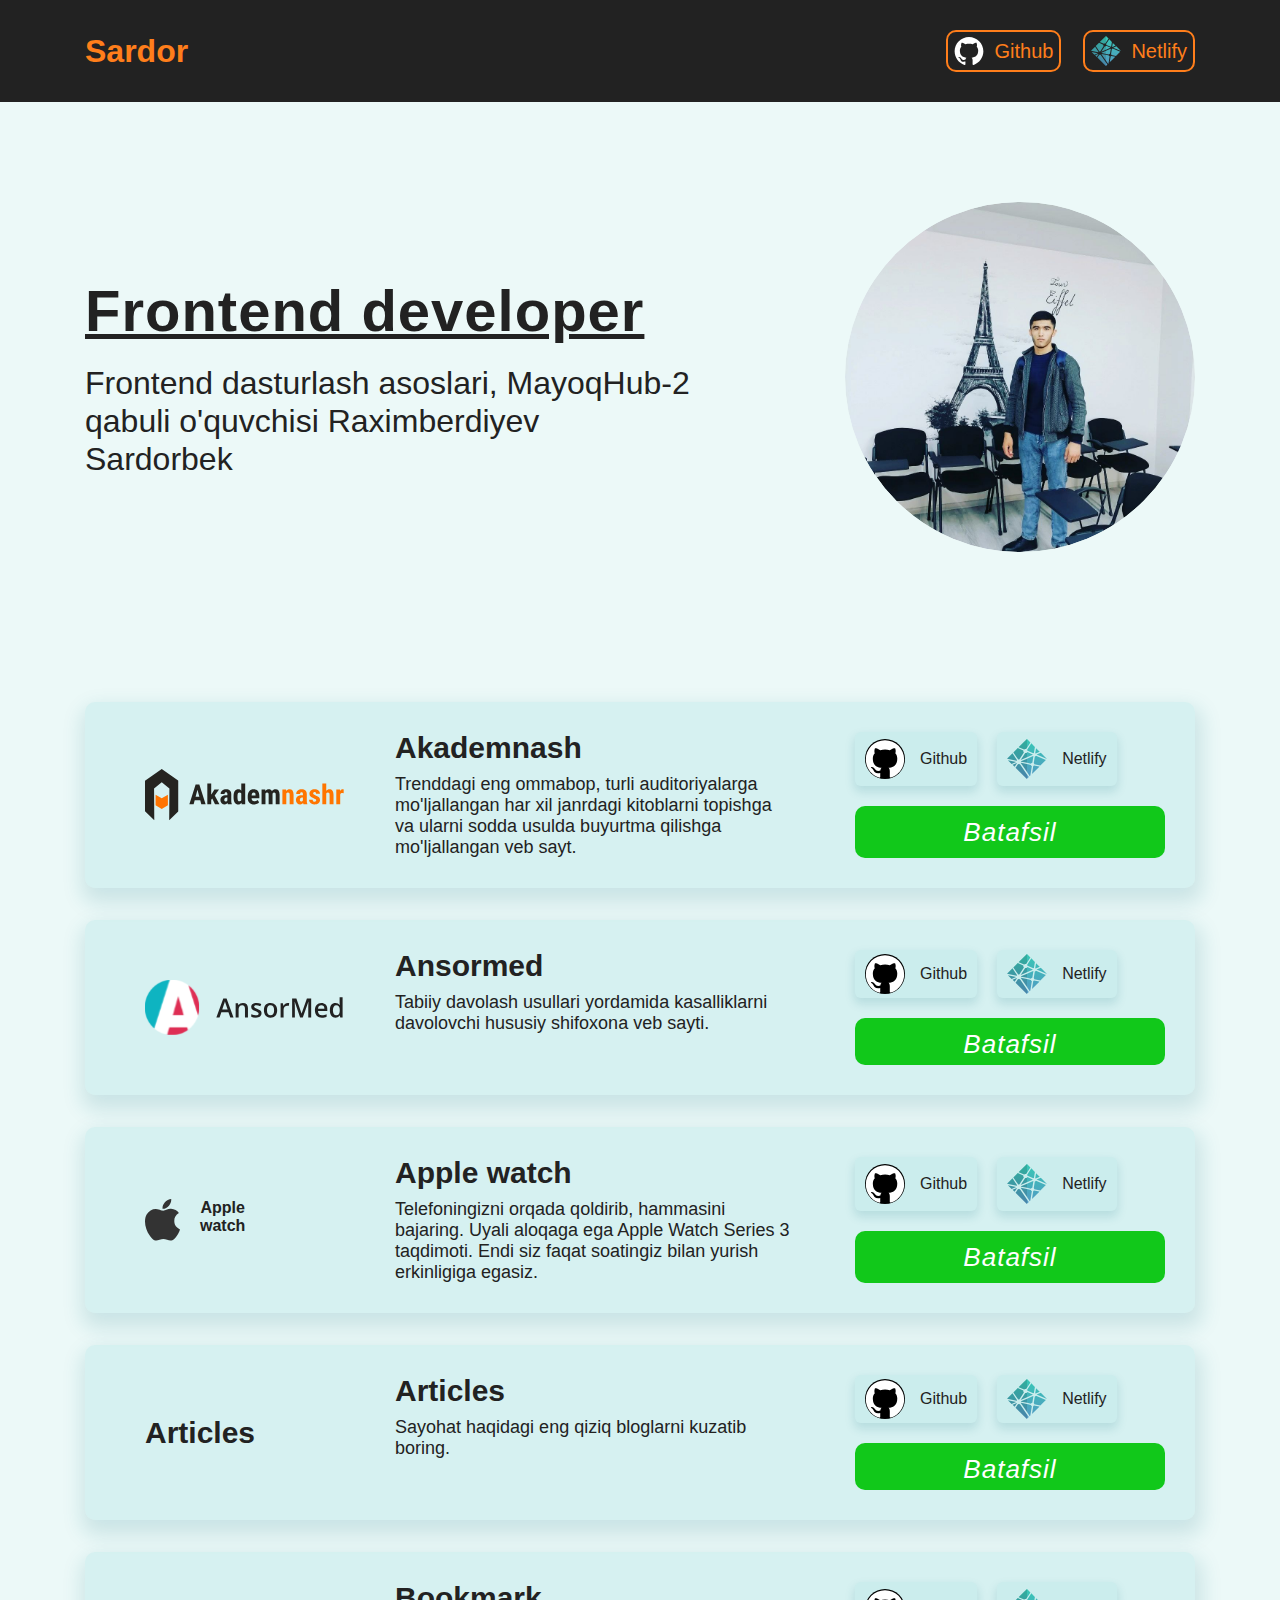
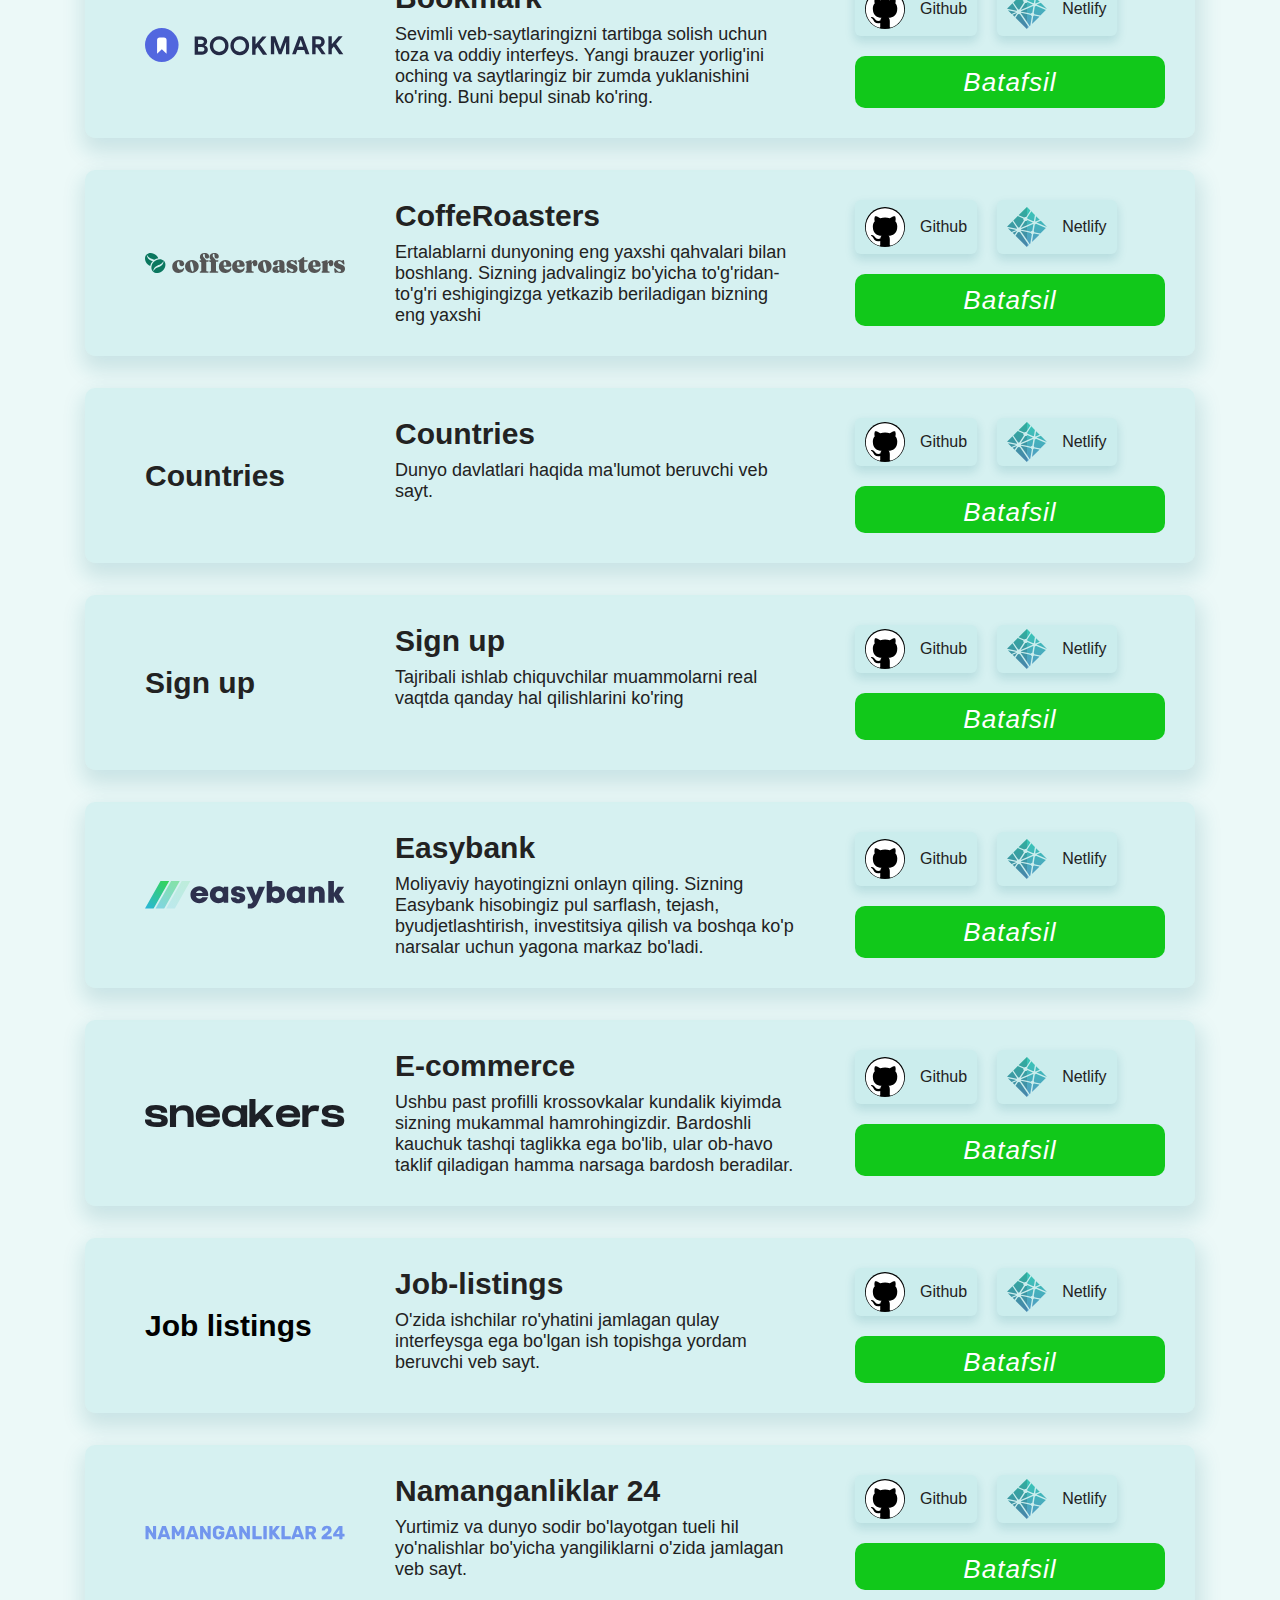
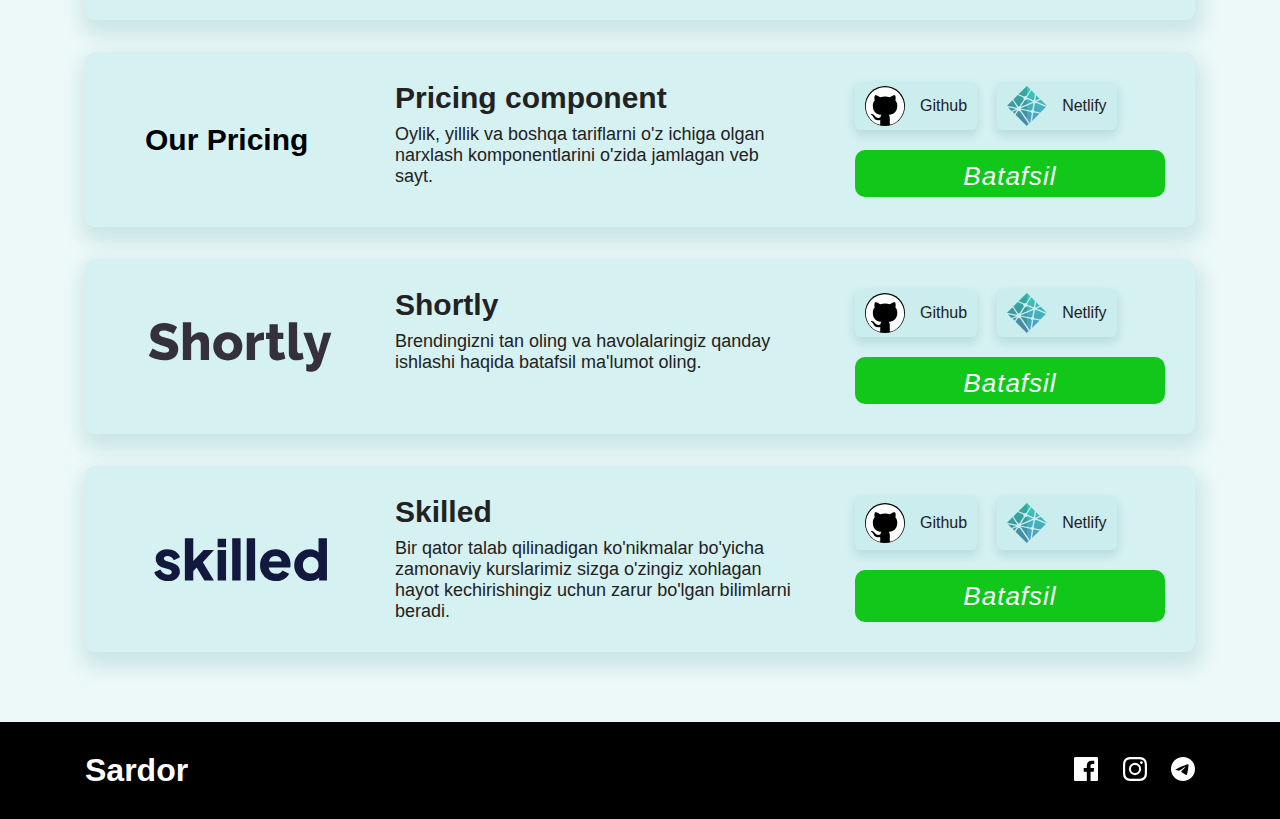
==== index.html @ 78690144 "New site" ====
<!DOCTYPE html>
<html lang="uz">
  <head>
    <meta charset="UTF-8" />
    <meta http-equiv="X-UA-Compatible" content="IE=edge" />
    <meta name="viewport" content="width=device-width, initial-scale=1.0" />
    <title>Portfolio</title>

    <link rel="stylesheet" href="css/style.css" />
  </head>
  <body>
    <header class="site-header">
      <div class="site-header__container container">
        <a class="site-header__logo-link logo-link" href="#">
          <h1 class="logotep">Sardor</h1>
        </a>
        <nav class="sitenav">
          <ul class="sitenav__list">
            <li class="sitenav__item">
              <a class="sitenav__link" href="https://github.com/Sardorbek-Raximberdiyev" target="_blank">
                <img class="sitenav__icon-img" src="images/github.svg" alt="icon" width="40" height="40"/>
                Github
              </a>
            </li>
            <li class="sitenav__item">
              <a class="sitenav__link" href="https://app.netlify.com/teams/sardorbek-raximberdiyev/overview" target="_blank" >
                <img class="sitenav__icon-img" src="images/netlify.svg" alt="icon" width="40" height="40" />
                Netlify
              </a>
            </li>
          </ul>
        </nav>
      </div>
    </header>

    <main class="main-content">
      <div class="main-content__hero-block">
        <div class="main-content__hero hero container">
          <div class="hero__box">
            <h3 class="hero__title">Frontend developer</h3>
            <p class="hero__text">Frontend dasturlash asoslari, MayoqHub-2 qabuli o'quvchisi Raximberdiyev Sardorbek
            </p>
          </div>
          <div class="hero__img-wrap">
            <div class="hero__img-block">
              <img class="hero__img" src="images/photo_2022-06-15_16-53-29.jpg" alt="her img" width="350" height="350">
              <img class="hero__img hero__img-two" src="images/photo_2022-06-14_12-52-56.jpg" alt="hero image" width="350" height="350"/>
            </div>
          </div>
        </div>
      </div>
      <div class="main-content__feature ">
        <div class="main-content__container container">
          <ul class="feature__list">
            <li class="feature__item item">
              <div class="item__img-block">
                <img
                  class="item-icon-img"
                  src="images/logo.svg"
                  alt="logotip"
                  width="200"
                  height="60"
                />
              </div>
              <div class="item__content">
                <h2 class="item__title">Akademnash</h2>
                <p class="item__text">
                  Trenddagi eng ommabop, turli auditoriyalarga mo'ljallangan har
                  xil janrdagi kitoblarni topishga va ularni sodda usulda
                  buyurtma qilishga mo'ljallangan veb sayt.
                </p>
              </div>
              <div class="item__btn-block">
                <a
                  class="item__link"
                  href="https://github.com/Sardorbek-Raximberdiyev/akademnashr-new"
                  target="_blank"
                >
                  <img
                    class="item__icon-img item__icon-img-brs"
                    src="images/github.svg"
                    alt="icon"
                    width="40"
                    height="40"
                  />
                  Github
                </a>
                <a
                  class="item__link"
                  href="https://srb-akademnashr.netlify.app/"
                  target="_blank"
                >
                  <img
                    class="item__icon-img"
                    src="images/netlify.svg"
                    alt="icon"
                    width="40"
                    height="40"
                  />
                  Netlify
                </a>
                <a class="item__more-link" href="#">Batafsil</a>
              </div>
            </li>

            <!-- ANSORMED -->
            <li class="feature__item item">
              <div class="item__img-block">
                <img
                  class="item-icon-img"
                  src="images/Ansormed-logo.svg"
                  alt="logotip"
                  width="200"
                  height="60"
                />
              </div>
              <div class="item__content">
                <h2 class="item__title">Ansormed</h2>
                <p class="item__text">
                  Tabiiy davolash usullari yordamida kasalliklarni davolovchi
                  hususiy shifoxona veb sayti.
                </p>
              </div>
              <div class="item__btn-block">
                <a
                  class="item__link"
                  href="https://github.com/Sardorbek-Raximberdiyev/akademnashr-new"
                  target="_blank"
                >
                  <img
                    class="item__icon-img item__icon-img-brs"
                    src="images/github.svg"
                    alt="icon"
                    width="40"
                    height="40"
                  />
                  Github
                </a>
                <a
                  class="item__link"
                  href="https://srb-ansormed.netlify.app/"
                  target="_blank"
                >
                  <img
                    class="item__icon-img"
                    src="images/netlify.svg"
                    alt="icon"
                    width="40"
                    height="40"
                  />
                  Netlify
                </a>
                <a class="item__more-link" href="#">Batafsil</a>
              </div>
            </li>
            <li class="feature__item item">
              <div class="item__img-block">
                <div class="item__box">
                  <img
                    class="item-icon-img"
                    src="images/Apple-watch.svg"
                    alt="logotip"
                    width="35"
                    height="42"
                  />
                  <p>
                    Apple <br />
                    watch
                  </p>
                </div>
              </div>
              <div class="item__content">
                <h2 class="item__title">Apple watch</h2>
                <p class="item__text">
                  Telefoningizni orqada qoldirib, hammasini bajaring. Uyali
                  aloqaga ega Apple Watch Series 3 taqdimoti. Endi siz faqat
                  soatingiz bilan yurish erkinligiga egasiz.
                </p>
              </div>
              <div class="item__btn-block">
                <a
                  class="item__link"
                  href="https://github.com/Sardorbek-Raximberdiyev/srb-apple-watch"
                  target="_blank"
                >
                  <img
                    class="item__icon-img item__icon-img-brs"
                    src="images/github.svg"
                    alt="icon"
                    width="40"
                    height="40"
                  />
                  Github
                </a>
                <a
                  class="item__link"
                  href="https://srb-apple-watch.netlify.app/"
                  target="_blank"
                >
                  <img
                    class="item__icon-img"
                    src="images/netlify.svg"
                    alt="icon"
                    width="40"
                    height="40"
                  />
                  Netlify
                </a>
                <a class="item__more-link" href="#">Batafsil</a>
              </div>
            </li>
            <li class="feature__item item">
              <div class="item__img-block">
                <h2 class="art-title">Articles</h2>
              </div>
              <div class="item__content">
                <h2 class="item__title">Articles</h2>
                <p class="item__text">
                  Sayohat haqidagi eng qiziq bloglarni kuzatib boring.
                </p>
              </div>
              <div class="item__btn-block">
                <a
                  class="item__link"
                  href="https://github.com/Sardorbek-Raximberdiyev/srb-Articles"
                  target="_blank"
                >
                  <img
                    class="item__icon-img item__icon-img-brs"
                    src="images/github.svg"
                    alt="icon"
                    width="40"
                    height="40"
                  />
                  Github
                </a>
                <a
                  class="item__link"
                  href="https://sr-article.netlify.app/"
                  target="_blank"
                >
                  <img
                    class="item__icon-img"
                    src="images/netlify.svg"
                    alt="icon"
                    width="40"
                    height="40"
                  />
                  Netlify
                </a>
                <a class="item__more-link" href="#">Batafsil</a>
              </div>
            </li>

            <!-- BOOKMARK -->
            <li class="feature__item item">
              <div class="item__img-block">
                <img class="item-icon-img" src="images/Bookmark-logo.svg" alt="logotip" width="200" height="60">
              </div>
              <div class="item__content">
                <h2 class="item__title">Bookmark</h2>
                <p class="item__text">
                  Sevimli veb-saytlaringizni tartibga solish uchun toza va oddiy
                  interfeys. Yangi brauzer yorlig'ini oching va saytlaringiz bir
                  zumda yuklanishini ko'ring. Buni bepul sinab ko'ring.
                </p>
              </div>
              <div class="item__btn-block">
                <a
                  class="item__link"
                  href="https://github.com/Sardorbek-Raximberdiyev/Bookmark"
                  target="_blank"
                >
                  <img
                    class="item__icon-img item__icon-img-brs"
                    src="images/github.svg"
                    alt="icon"
                    width="40"
                    height="40"
                  />
                  Github
                </a>
                <a
                  class="item__link"
                  href="https://srb-bookmark.netlify.app/"
                  target="_blank"
                >
                  <img
                    class="item__icon-img"
                    src="images/netlify.svg"
                    alt="icon"
                    width="40"
                    height="40"
                  />
                  Netlify
                </a>
                <a class="item__more-link" href="#">Batafsil</a>
              </div>
            </li>

            <!-- COFEROASTRES -->
            <li class="feature__item item">
              <div class="item__img-block">
                <img class="item-icon-img" src="images/Coffeeroastrea.svg" alt="logotip" width="200" height="60">
              </div>
              <div class="item__content">
                <h2 class="item__title">CoffeRoasters</h2>
                <p class="item__text"> Ertalablarni dunyoning eng yaxshi qahvalari bilan boshlang. Sizning jadvalingiz bo'yicha to'g'ridan-to'g'ri eshigingizga yetkazib beriladigan bizning eng yaxshi
                </p>
              </div>
              <div class="item__btn-block">
                <a class="item__link" href="https://github.com/Sardorbek-Raximberdiyev/srb-CoffeRoasters" target="_blank">
                  <img class="item__icon-img item__icon-img-brs" src="images/github.svg" alt="icon" width="40" height="40"/>
                  Github
                </a>
                <a class="item__link" href="https://srb-cofferoasters.netlify.app/" target="_blank">
                  <img class="item__icon-img" src="images/netlify.svg" alt="icon" width="40" height="40"/>
                  Netlify
                </a>
                <a class="item__more-link" href="#">Batafsil</a>
              </div>
            </li>

            <!-- COUNTRIES -->
            <li class="feature__item item">
              <div class="item__img-block">
                <h2 class="art-title">Countries</h2>
              </div>
              <div class="item__content">
                <h2 class="item__title">Countries</h2>
                <p class="item__text">Dunyo davlatlari haqida ma'lumot beruvchi veb sayt.
                </p>
              </div>
              <div class="item__btn-block">
                <a class="item__link" href="https://github.com/Sardorbek-Raximberdiyev/srb-Countries" target="_blank">
                  <img class="item__icon-img item__icon-img-brs" src="images/github.svg" alt="icon" width="40" height="40"/>
                  Github
                </a>
                <a class="item__link" href="https://srb-countries.netlify.app/" target="_blank">
                  <img class="item__icon-img" src="images/netlify.svg" alt="icon" width="40" height="40"/>
                  Netlify
                </a>
                <a class="item__more-link" href="#">Batafsil</a>
              </div>
            </li>

            <!-- SIGN UP  -->
            <li class="feature__item item">
              <div class="item__img-block">
                <h2 class="art-title">Sign up</h2>
              </div>
              <div class="item__content">
                <h2 class="item__title">Sign up</h2>
                <p class="item__text"> Tajribali ishlab chiquvchilar muammolarni real vaqtda qanday hal qilishlarini ko'ring
                </p>
              </div>
              <div class="item__btn-block">
                <a class="item__link" href="https://github.com/Sardorbek-Raximberdiyev/srb-form" target="_blank">
                  <img class="item__icon-img item__icon-img-brs" src="images/github.svg" alt="icon" width="40" height="40"/>
                  Github
                </a>
                <a class="item__link" href="https://srb-form.netlify.app/" target="_blank">
                  <img class="item__icon-img" src="images/netlify.svg" alt="icon" width="40" height="40"/>
                  Netlify
                </a>
                <a class="item__more-link" href="#">Batafsil</a>
              </div>
            </li>

            <!-- EASYBANK -->
            <li class="feature__item item">
              <div class="item__img-block">
                <img class="item-icon-img" src="images/easybank.svg" alt="logotip" width="200" height="60">
              </div>
              <div class="item__content">
                <h2 class="item__title">Easybank</h2>
                <p class="item__text">Moliyaviy hayotingizni onlayn qiling. Sizning Easybank hisobingiz pul sarflash, tejash, byudjetlashtirish, investitsiya qilish va boshqa ko'p narsalar uchun yagona markaz bo'ladi.</p>
              </div>
              <div class="item__btn-block">
                <a class="item__link" href="https://github.com/Sardorbek-Raximberdiyev/Easybank" target="_blank">
                  <img class="item__icon-img item__icon-img-brs" src="images/github.svg" alt="icon" width="40" height="40"/>
                  Github
                </a>
                <a class="item__link" href="https://srb-easybank.netlify.app/" target="_blank">
                  <img class="item__icon-img" src="images/netlify.svg" alt="icon" width="40" height="40"/>
                  Netlify
                </a>
                <a class="item__more-link" href="#">Batafsil</a>
              </div>
            </li>

            <!-- E-COMMERCE -->
            <li class="feature__item item">
              <div class="item__img-block">
                <a class="item__img-link" href="#">
                  <img class="item-icon-img" src="images/sneakers-logo.svg" alt="logotip" width="200" height="60">
                </a>
              </div>
              <div class="item__content">
                <h2 class="item__title">E-commerce</h2>
                <p class="item__text">Ushbu past profilli krossovkalar kundalik kiyimda sizning mukammal hamrohingizdir. Bardoshli kauchuk tashqi taglikka ega bo'lib, ular ob-havo taklif qiladigan hamma narsaga bardosh beradilar.</p>
              </div>
              <div class="item__btn-block">
                <a class="item__link" href="https://github.com/Sardorbek-Raximberdiyev/E-commerce" target="_blank">
                  <img class="item__icon-img item__icon-img-brs" src="images/github.svg" alt="icon" width="40" height="40"/>
                  Github
                </a>
                <a class="item__link" href="https://srb-e-commerce.netlify.app/" target="_blank">
                  <img class="item__icon-img" src="images/netlify.svg" alt="icon" width="40" height="40"/>
                  Netlify
                </a>
                <a class="item__more-link" href="#">Batafsil</a>
              </div>
            </li>

            <!-- Job-LISTINGS -->
            <li class="feature__item item">
              <div class="item__img-block">
                <a class="item__img-link" href="#">
                  <h2 class="art-title">Job listings</h2>
                </a>
              </div>
              <div class="item__content">
                <h2 class="item__title">Job-listings</h2>
                <p class="item__text">O'zida ishchilar ro'yhatini jamlagan qulay interfeysga ega bo'lgan ish topishga yordam beruvchi veb sayt.</p>
              </div>
              <div class="item__btn-block">
                <a class="item__link" href="https://github.com/Sardorbek-Raximberdiyev/srb-Job-listings" target="_blank">
                  <img class="item__icon-img item__icon-img-brs" src="images/github.svg" alt="icon" width="40" height="40"/>
                  Github
                </a>
                <a class="item__link" href="https://srb-job-listings.netlify.app/" target="_blank">
                  <img class="item__icon-img" src="images/netlify.svg" alt="icon" width="40" height="40"/>
                  Netlify
                </a>
                <a class="item__more-link" href="#">Batafsil</a>
              </div>
            </li>

            <!-- Namanganliklar 24 -->
            <li class="feature__item item">
              <div class="item__img-block">
                <a class="item__img-link" href="#">
                  <img class="item-icon-img" src="images/namanganliklar-24.svg" alt="logotip" width="200" height="60">
                </a>
              </div>
              <div class="item__content">
                <h2 class="item__title">Namanganliklar 24</h2>
                <p class="item__text">Yurtimiz va dunyo sodir bo'layotgan tueli hil yo'nalishlar bo'yicha yangiliklarni o'zida jamlagan veb sayt.</p>
              </div>
              <div class="item__btn-block">
                <a class="item__link" href="https://github.com/Sardorbek-Raximberdiyev/Namangaliklar24" target="_blank">
                  <img class="item__icon-img item__icon-img-brs" src="images/github.svg" alt="icon" width="40" height="40"/>
                  Github
                </a>
                <a class="item__link" href="https://srb-n24.netlify.app/" target="_blank">
                  <img class="item__icon-img" src="images/netlify.svg" alt="icon" width="40" height="40"/>
                  Netlify
                </a>
                <a class="item__more-link" href="#">Batafsil</a>
              </div>
            </li>

            <!-- PRICING COMPONENT -->
            <li class="feature__item item">
              <div class="item__img-block">
                <a class="item__img-link" href="#">
                  <h2 class="art-title">Our Pricing</h2>

                </a>
              </div>
              <div class="item__content">
                <h2 class="item__title">Pricing component</h2>
                <p class="item__text">Oylik, yillik va boshqa tariflarni o'z ichiga olgan narxlash komponentlarini o'zida jamlagan veb sayt.</p>
              </div>
              <div class="item__btn-block">
                <a class="item__link" href="https://github.com/Sardorbek-Raximberdiyev/srb-Pricing-component" target="_blank">
                  <img class="item__icon-img item__icon-img-brs" src="images/github.svg" alt="icon" width="40" height="40"/>
                  Github
                </a>
                <a class="item__link" href="https://srb-pricing-component.netlify.app/" target="_blank">
                  <img class="item__icon-img" src="images/netlify.svg" alt="icon" width="40" height="40"/>
                  Netlify
                </a>
                <a class="item__more-link" href="#">Batafsil</a>
              </div>
            </li>

            <!-- SHORTLY -->
            <li class="feature__item item">
              <div class="item__img-block">
                <a class="item__img-link" href="#">
                  <img class="item-icon-img" src="images/Shortly_icon.svg" alt="logotip" width="190" height="50">
                </a>
              </div>
              <div class="item__content">
                <h2 class="item__title">Shortly</h2>
                <p class="item__text">Brendingizni tan oling va havolalaringiz qanday ishlashi haqida batafsil ma'lumot oling.</p>
              </div>
              <div class="item__btn-block">
                <a class="item__link" href="https://github.com/Sardorbek-Raximberdiyev/srb-shortly" target="_blank">
                  <img class="item__icon-img item__icon-img-brs" src="images/github.svg" alt="icon" width="40" height="40"/>
                  Github
                </a>
                <a class="item__link" href="https://srb-shortly.netlify.app/" target="_blank">
                  <img class="item__icon-img" src="images/netlify.svg" alt="icon" width="40" height="40"/>
                  Netlify
                </a>
                <a class="item__more-link" href="#">Batafsil</a>
              </div>
            </li>

            <!-- SKILLED -->
            <li class="feature__item item">
              <div class="item__img-block">
                <a class="item__img-link" href="#">
                  <img class="item-icon-img" src="images/skilled.svg" alt="logotip" width="190" height="45">
                </a>
              </div>
              <div class="item__content">
                <h2 class="item__title">Skilled</h2>
                <p class="item__text">Bir qator talab qilinadigan ko'nikmalar bo'yicha zamonaviy kurslarimiz sizga o'zingiz xohlagan hayot kechirishingiz uchun zarur bo'lgan bilimlarni beradi.</p>
              </div>
              <div class="item__btn-block">
                <a class="item__link" href="https://github.com/Sardorbek-Raximberdiyev/srb-skilled" target="_blank">
                  <img class="item__icon-img item__icon-img-brs" src="images/github.svg" alt="icon" width="40" height="40"/>
                  Github
                </a>
                <a class="item__link" href="https://srb-skilled.netlify.app/" target="_blank">
                  <img class="item__icon-img" src="images/netlify.svg" alt="icon" width="40" height="40"/>
                  Netlify
                </a>
                <a class="item__more-link" href="#">Batafsil</a>
              </div>
            </li>

          </ul>
        </div>
      </div>
    </main>


    <!-- FOOOTER -->
    <footer class="site-footer">
      <div class="site-footer__container container">
        <a class="site-footer__logo-link logo-link" href="#">
          <h1 class="logotep">Sardor</h1>
        </a>
        <div class="site-footer__social-block social-block">
          <a class="social-block__logo-link" href="https://www.facebook.com/profile.php?id=100076636657630" target="_blank">
            <svg width="24" height="24" fill="none" xmlns="http://www.w3.org/2000/svg"><path d="M22.675 0H1.325C.593 0 0 .593 0 1.325v21.351C0 23.407.593 24 1.325 24H12.82v-9.294H9.692v-3.622h3.128V8.413c0-3.1 1.893-4.788 4.659-4.788 1.325 0 2.463.099 2.795.143v3.24l-1.918.001c-1.504 0-1.795.715-1.795 1.763v2.313h3.587l-.467 3.622h-3.12V24h6.116c.73 0 1.323-.593 1.323-1.325V1.325C24 .593 23.407 0 22.675 0Z" fill="currentColor"/></svg>
          </a>
          <a class="social-block__logo-link" href="https://www.instagram.com/raximberdiyev.sardor/"  target="_blank">
            <svg width="24" height="24" fill="none" xmlns="http://www.w3.org/2000/svg"><path fill-rule="evenodd" clip-rule="evenodd" d="M12 0C8.741 0 8.333.014 7.053.072 2.695.272.273 2.69.073 7.052.014 8.333 0 8.741 0 12c0 3.259.014 3.668.072 4.948.2 4.358 2.618 6.78 6.98 6.98C8.333 23.986 8.741 24 12 24c3.259 0 3.668-.014 4.948-.072 4.354-.2 6.782-2.618 6.979-6.98.059-1.28.073-1.689.073-4.948 0-3.259-.014-3.667-.072-4.947-.196-4.354-2.617-6.78-6.979-6.98C15.668.014 15.259 0 12 0Zm0 2.163c3.204 0 3.584.012 4.85.07 3.252.148 4.771 1.691 4.919 4.919.058 1.265.069 1.645.069 4.849 0 3.205-.012 3.584-.069 4.849-.149 3.225-1.664 4.771-4.919 4.919-1.266.058-1.644.07-4.85.07-3.204 0-3.584-.012-4.849-.07-3.26-.149-4.771-1.699-4.919-4.92-.058-1.265-.07-1.644-.07-4.849 0-3.204.013-3.583.07-4.849.149-3.227 1.664-4.771 4.919-4.919 1.266-.057 1.645-.069 4.849-.069ZM5.838 12a6.162 6.162 0 1 1 12.324 0 6.162 6.162 0 0 1-12.324 0ZM12 16a4 4 0 1 1 0-8 4 4 0 0 1 0 8Zm4.965-10.405a1.44 1.44 0 1 1 2.881.001 1.44 1.44 0 0 1-2.881-.001Z" fill="currentColor"/></svg>
          </a>
          <a class="social-block__logo-link" href="https://t.me/Sardor_Raximberdiyev"  target="_blank">
            <svg width="24" height="24" fill="none" xmlns="http://www.w3.org/2000/svg"><path d="M12 0C5.376 0 0 5.376 0 12s5.376 12 12 12 12-5.376 12-12S18.624 0 12 0Zm5.568 8.16c-.18 1.896-.96 6.504-1.356 8.628-.168.9-.504 1.2-.816 1.236-.696.06-1.224-.456-1.896-.9-1.056-.696-1.656-1.128-2.676-1.8-1.188-.78-.42-1.212.264-1.908.18-.18 3.252-2.976 3.312-3.228a.24.24 0 0 0-.06-.216c-.072-.06-.168-.036-.252-.024-.108.024-1.788 1.14-5.064 3.348-.48.324-.912.492-1.296.48-.432-.012-1.248-.24-1.86-.444-.756-.24-1.344-.372-1.296-.792.024-.216.324-.432.888-.66 3.504-1.524 5.832-2.532 6.996-3.012 3.336-1.392 4.02-1.632 4.476-1.632.096 0 .324.024.468.144.12.096.156.228.168.324-.012.072.012.288 0 .456Z" fill="currentColor"/></svg>
          </a>
        </div>
      </div>
    </footer>
    <script src="js/main.js"></script>
  </body>
</html>
---- css/style.css ----
:root {
  --text-color: #222;
  --title-color: #000;
  --btn-color: yellow;
  --white-color: #fff;
}

 * {
  box-sizing: border-box;
}

:focus {
  outline: 2px dashed #ff7e1b;
  outline-offset: 2px;
}

html {
  height: 100%;
}

body {
  margin: 0;
  padding: 0;
  font-family: sans-serif;
  color: var(--text-color);
  background-color: #fff;
}

.container {
  width: 100%;
  max-width: 1150px;
  margin-left: auto;
  margin-right: auto;
  padding-left: 20px;
  padding-right: 20px;
}

.button {
  cursor: pointer;
  border: 0;
  color: var(--white-color);
  background-color: transparent;
}

.button:hover {
  opacity: 0.8;
}

.button:active {
  opacity: 0.6;
}


/* HEADER */

.site-header {
  background-color: rgb(34, 34, 34);
}

.site-header__container {
  display: flex;
  align-items: center;
  padding-top: 30px;
  padding-bottom: 30px;
}

.logo-link {
  display: flex;
  text-decoration: none;
  color: #ff7e1b;
  margin-right: auto;
  transition: color 0.5s ease;
}

.logo-link:hover {
  color: #11c81a;
}

.logo-link:focus {
  outline: 2px solid #ff7e1b;
}

.logotep {
  margin: 0;
}


.sitenav__list {
  display: flex;
  align-items: center;
  padding: 0;
  margin: 0;
  margin-left: 20px;
  list-style-type: none;
}

.sitenav__item:first-child {
  margin-right: 22px;
}

.sitenav__link {
  display: inline-flex;
  align-items: center;
  text-decoration: none;
  font-size: 20px;
  line-height: 26px;
  color: #ff7e1b;
  padding: 4px 6px;
  border-radius: 10px;
  border: 2px solid #ff7e1b;
  transition: border 0.4s ease, color 0.4s ease, background-color 0.4s ease;
}

.sitenav__link:hover {
  border: 2px solid #fff;
  color: #fff;
  background-color: #11c81a;
}

.sitenav__link:active {
  opacity: 0.6;
}

.sitenav__icon-img {
  width: 30px;
  height: 30px;
  margin-right: 10px;
}

.main-content {
  flex-grow: 1;
  background-color: rgba(191, 234, 233, 0.3);
}

.main-content__hero {
  display: flex;
  align-items: center;
  justify-content: space-between;
  padding-top: 100px;
  padding-bottom: 100px;
}

.hero__box {
  width: 610px;
  width: 610px;
  margin-right: 10px;
}

.hero__img-wrap {
  width: 350px;
  overflow: hidden;
  transition: transform 0.7s ease;
  border-radius: 50%;
}

.hero__img-wrap:hover {
  transform: scale(1.2);
}

.hero__img-block {
  display: flex;
}

.hero__img-block:hover {
  transform: translateX(-350px);

}

.hero__img {
  border-radius: 50%;
  object-fit: cover;
  min-width: 350px;
  min-height: 350px;
  transition: transform 0.6s ease, border-radius 0.5s ease;
}

.hero__img:hover {
  transform: rotate(-365deg);
}

.hero__title {
  margin: 0;
  font-size: 58px;
  margin-bottom: 20px;
  font-weight: 700;
  text-decoration: underline;
  letter-spacing: 1px;
}

.hero__text {
  margin: 0;
  font-size: 32px;
  line-height: 38px;
}

.feature__list {
  margin: 0;
  padding: 0;
  padding-top: 50px;
  padding-bottom: 70px;
  list-style-type: none;
}

.feature__item {
  display: flex;
  padding: 30px;
  border-radius: 10px;
  box-shadow: 2px 10px 20px 5px #0d718226;
  background-color: rgba(191, 234, 233, .5);
}

.feature__item:not(:last-child) {
  margin-bottom: 32px;
}

.item__img-block {
  display: flex;
  align-items: flex-start;
  flex-direction: column;
  min-width: 250px;
  margin-right: 30px;
  text-align: center;
  padding-left: 30px;
  justify-content: center;
}

.item__img-link {
  display: flex;
  text-decoration: none;
  color: #000;
  font-weight: 700;
}

.art-title {
  margin: 0;
}

.item__box {
  display: flex;
}

.item__box p{
  margin: 0;
  margin-left: 20px;
  font-weight: 700;
}

.art-title {
  font-weight: 700;
  font-size: 30px;
  line-height: 32px;
}

.item-icon-img {
  object-fit: contain;
}

.item__content {
  width: 400px;
  margin-right: auto;
}

.item__title {
  margin-top: 0;
  margin-bottom: 10px;
  font-size: 30px;
  line-height: 32px;
}

.item__text {
  margin: 0;
  font-size: 18px;
}

.item__btn-block {
  display: flex;
  width: 310px;
  flex-wrap: wrap;
}

.item__link {
  display: inline-flex;
  padding: 4px 10px;
  align-items: center;
  border-radius: 6px;
  text-decoration: none;
  color: #222;
  box-shadow: 0 5px 10px 1px #0d718226;
  background-color: rgba(191, 234, 233, 0.5);
  flex-shrink: 0;
}

.item__link:hover {
  background-image: linear-gradient(135deg, rgba(50, 12, 242, 0.5) 30%, rgba(255, 255, 255, 1) 60%, rgba(248, 4, 4, 1) 100%);

}

.item__link:first-child {
  margin-right: 20px;
}

.item__icon-img-brs {
  width: 40px;
  display: block;
  border-radius: 50%;
  background-color: #000;
}

.item__icon-img {
  margin-right: 15px;
}

.item__more-link {
  display: inline-block;
  width: 100%;
  border-radius: 10px;
  margin-top: 20px;
  padding-top: 10px;
  padding-bottom: 5px;
  text-align: center;
  text-decoration: none;
  font-size: 26px;
  letter-spacing: 1px;
  line-height: 32px;
  font-style: italic;
  color: #fff;
  background-color: #11c81a;
  transition: background-color 0.3s ease;
}

.item__more-link:hover {
  background-color: #f89347;
}

.item__more-link:active {
  opacity: 0.6;
}

/* FOOTER */

.site-footer {
  background-color: #000;
}

.site-footer__container {
  display: flex;
  align-items: center;
  padding-top: 30px;
  padding-bottom: 30px;
}

.site-footer__social-block {
  margin-left: 20px;
}

.site-footer__logo-link {
  color: #fff;
}

.social-block__logo-link {
  display: inline-flex;
  color: #fff;
  background-color: transparent;
  transition: color 0.3s ease;
}

.social-block__logo-link:hover {
  color: #11c81a;
}

.social-block__logo-link:not(:last-child) {
  margin-right: 20px;
}

.social-block__logo-img {
  display: block;
}
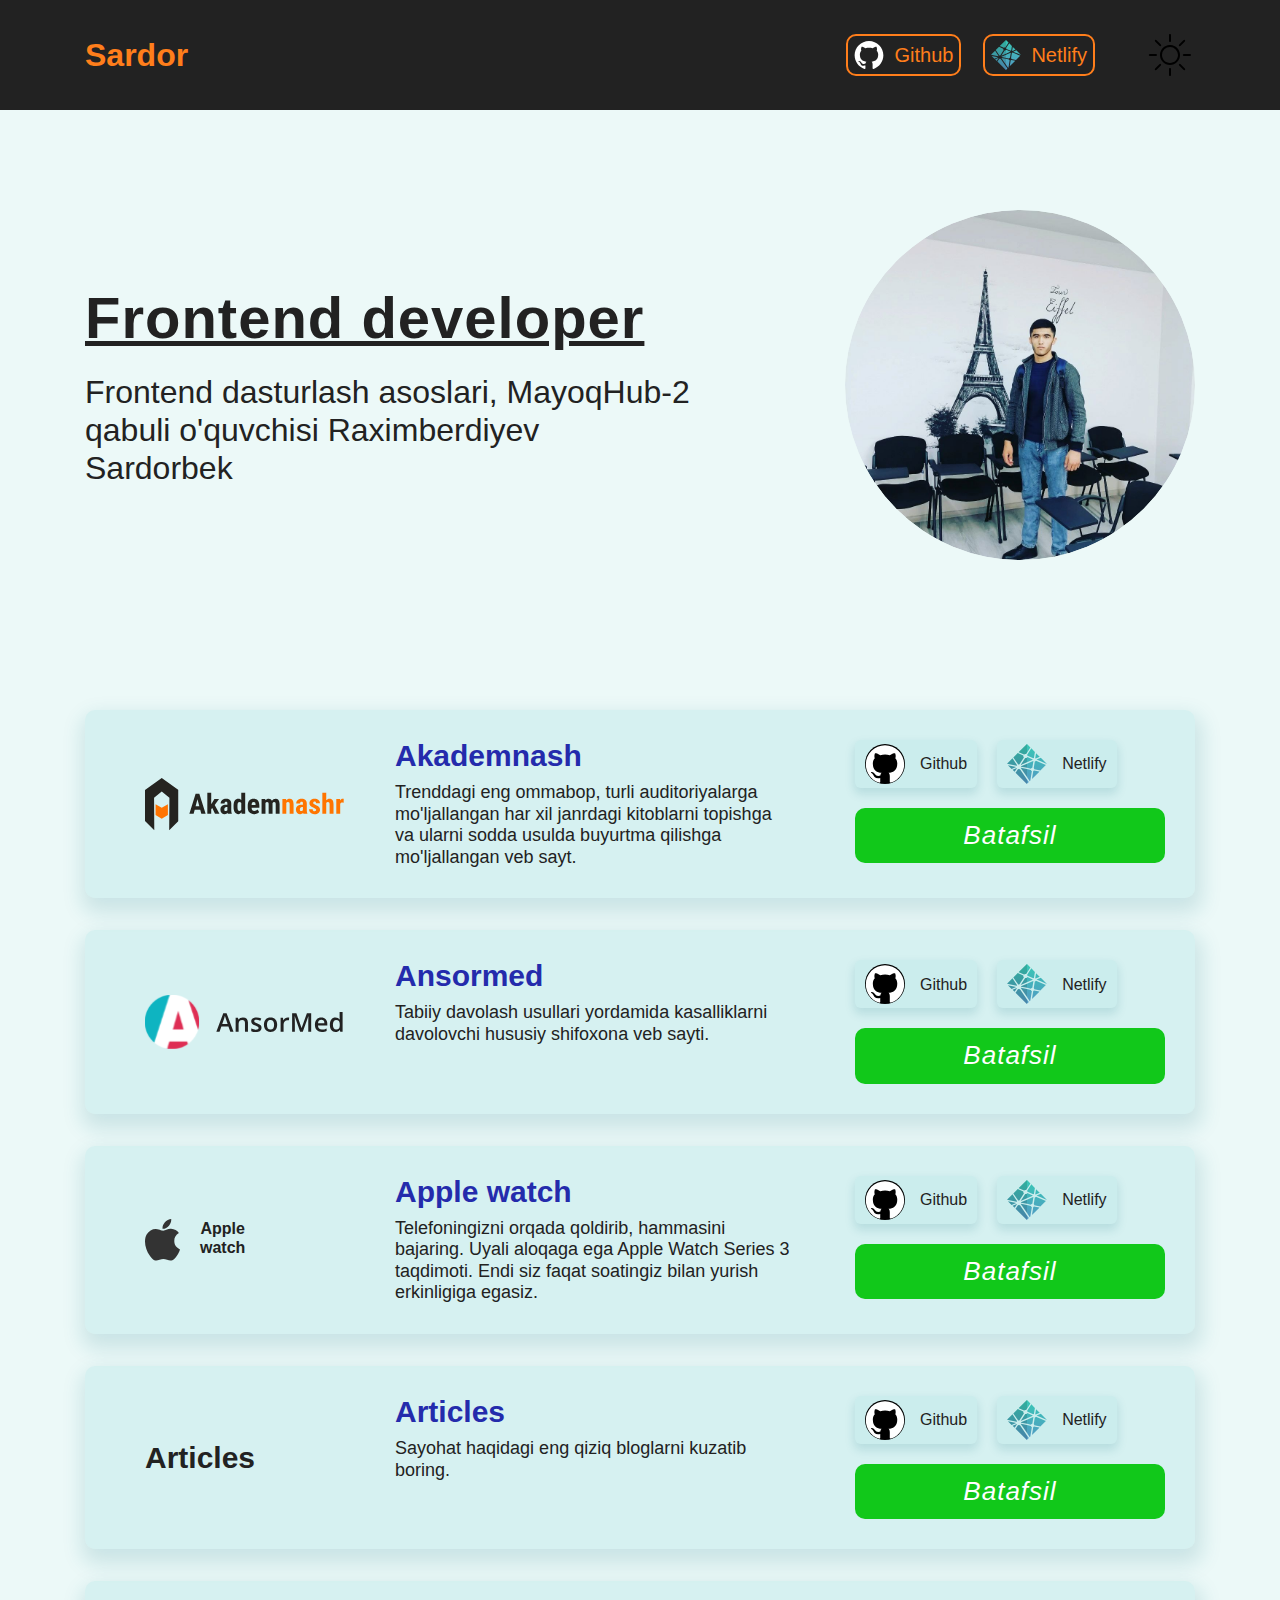
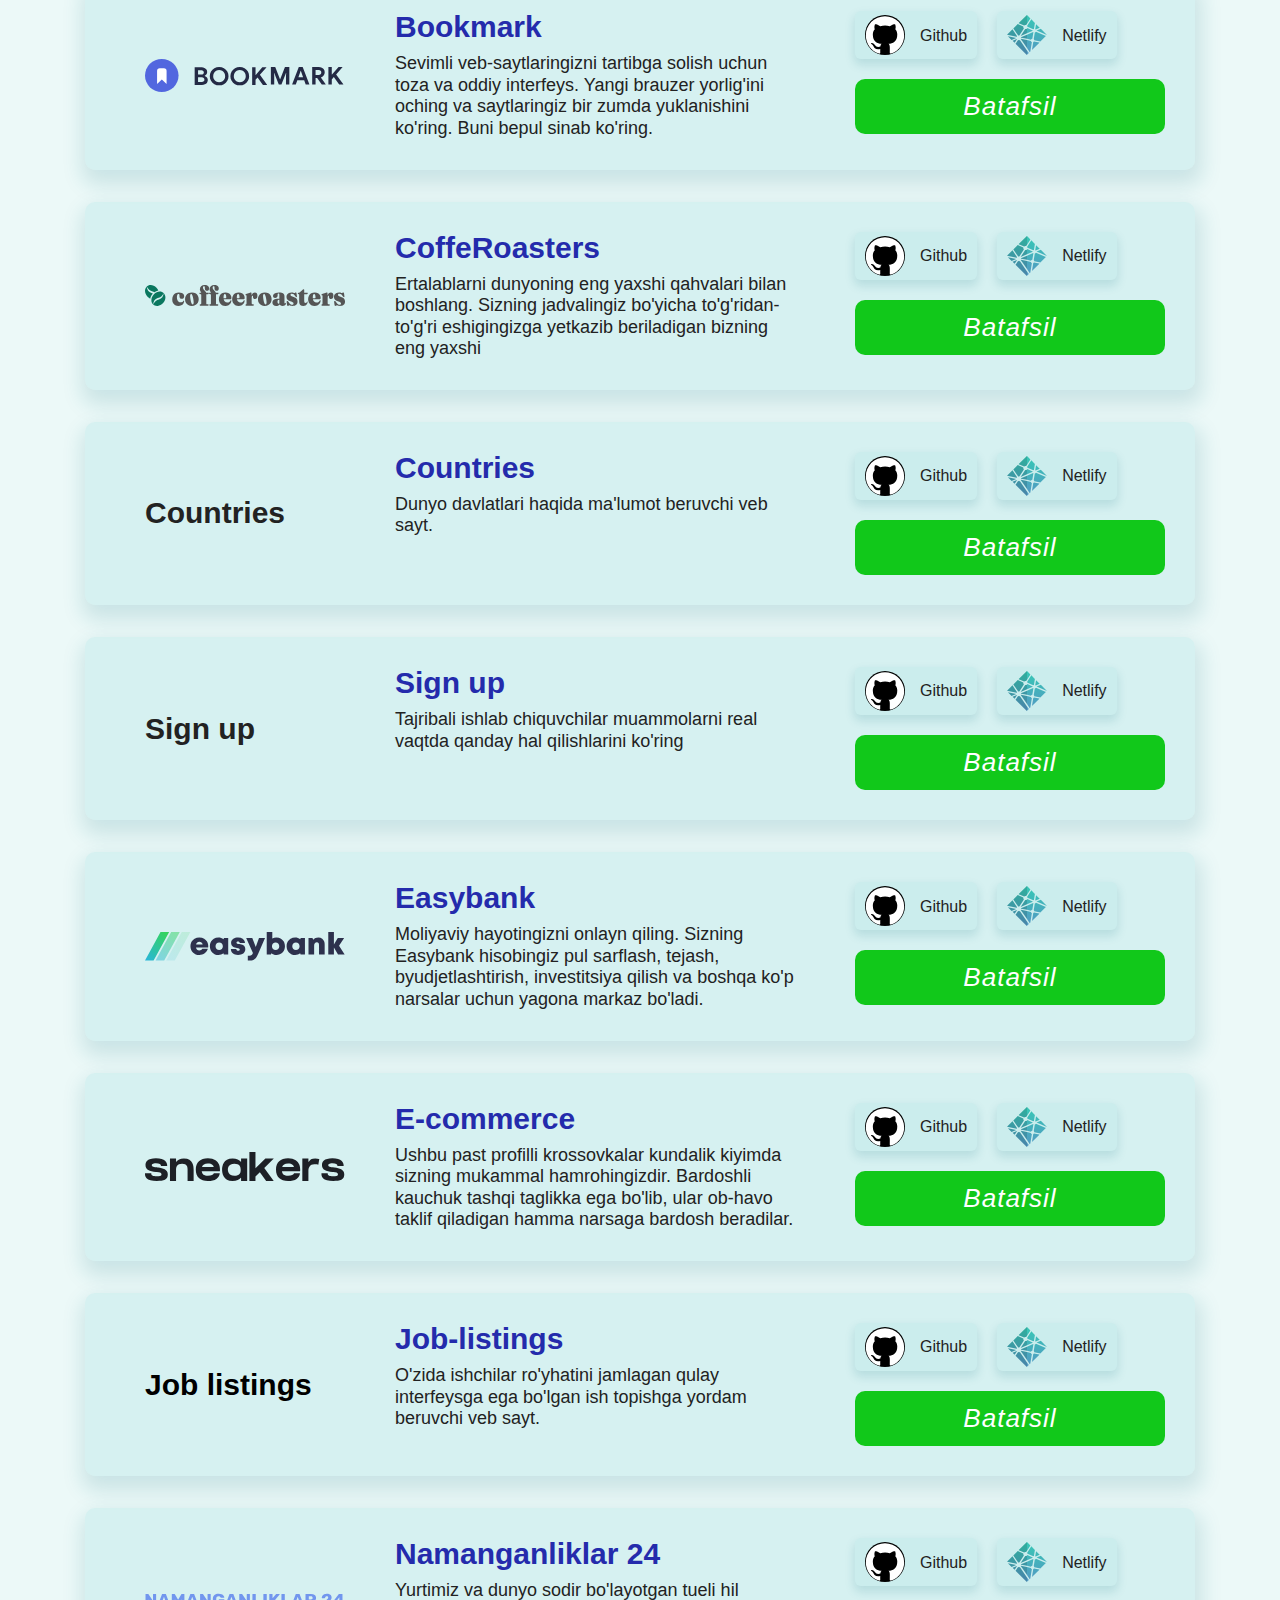
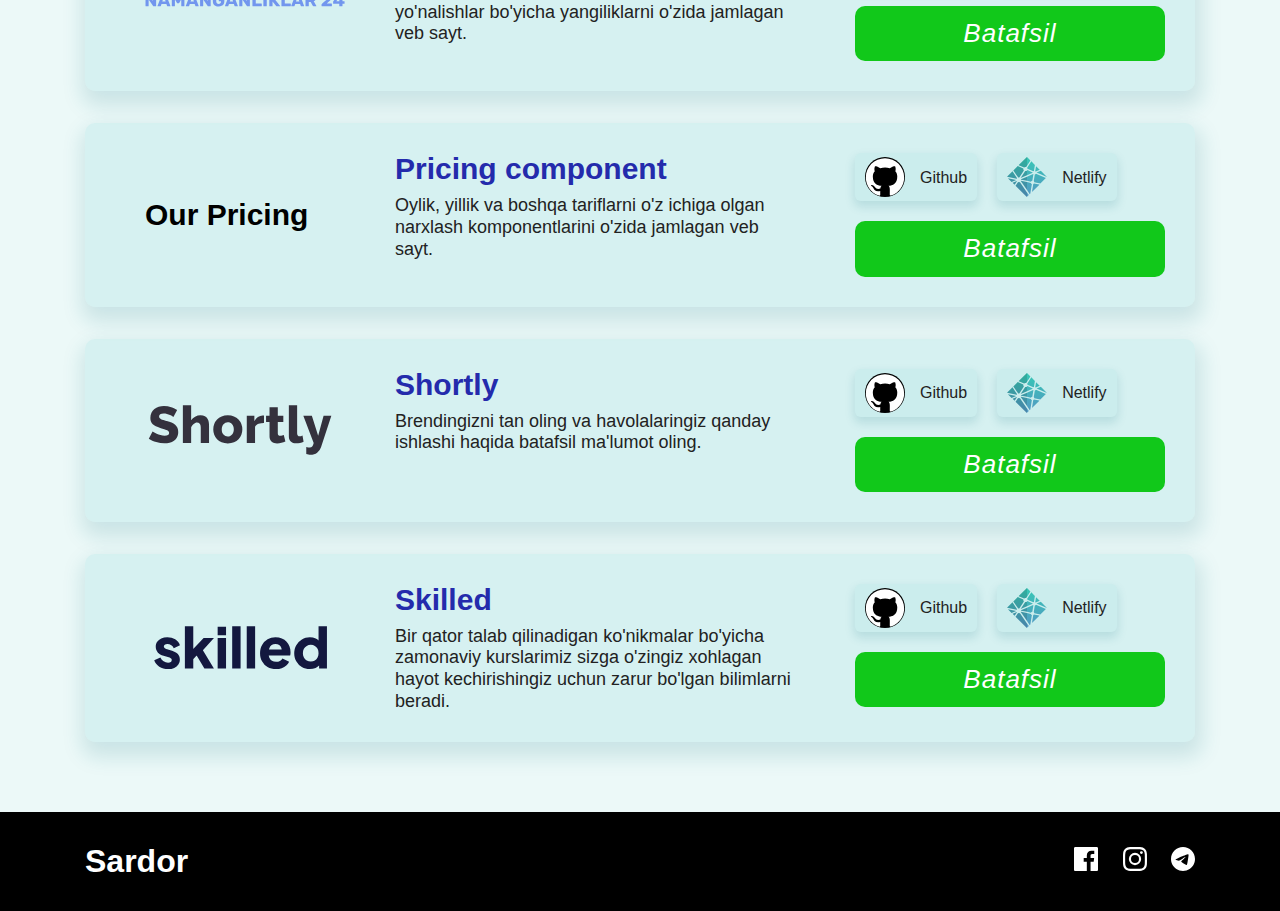
==== commit 8cccc0b0: "Add dark mode" ====
--- a/index.html
+++ b/index.html
@@ -8,7 +8,7 @@
 
     <link rel="stylesheet" href="css/style.css" />
   </head>
-  <body>
+  <body class="site-body">
     <header class="site-header">
       <div class="site-header__container container">
         <a class="site-header__logo-link logo-link" href="#">
@@ -29,6 +29,20 @@
               </a>
             </li>
           </ul>
+          <form class="site-header__form form" action="https://echo/htmlacademy.ru" method="post">
+            <div class="site-header__dark-more dark-more">
+              <input class="form__month visually-hidden" name="name" type="radio" required id="month-label">
+              <input class="form__sun visually-hidden" name="name" type="radio" required id="sun-label">
+              <div class="dark-more__cheked">
+                <label class="label-month" for="month-label">
+                  <img class="label-month-img" src="images/month.svg" alt="icon" width="45" height="45">
+                </label>
+                <label class="label-sun" for="sun-label">
+                  <img class="label-sun-img" src="images/icons8-sun.svg" alt="icon">
+                </label>
+              </div>
+            </div>
+          </form>
         </nav>
       </div>
     </header>
@@ -52,203 +66,120 @@
       <div class="main-content__feature ">
         <div class="main-content__container container">
           <ul class="feature__list">
-            <li class="feature__item item">
-              <div class="item__img-block">
-                <img
-                  class="item-icon-img"
-                  src="images/logo.svg"
-                  alt="logotip"
-                  width="200"
-                  height="60"
-                />
-              </div>
-              <div class="item__content">
-                <h2 class="item__title">Akademnash</h2>
-                <p class="item__text">
-                  Trenddagi eng ommabop, turli auditoriyalarga mo'ljallangan har
-                  xil janrdagi kitoblarni topishga va ularni sodda usulda
-                  buyurtma qilishga mo'ljallangan veb sayt.
-                </p>
-              </div>
-              <div class="item__btn-block">
-                <a
-                  class="item__link"
-                  href="https://github.com/Sardorbek-Raximberdiyev/akademnashr-new"
-                  target="_blank"
-                >
-                  <img
-                    class="item__icon-img item__icon-img-brs"
-                    src="images/github.svg"
-                    alt="icon"
-                    width="40"
-                    height="40"
-                  />
-                  Github
-                </a>
-                <a
-                  class="item__link"
-                  href="https://srb-akademnashr.netlify.app/"
-                  target="_blank"
-                >
-                  <img
-                    class="item__icon-img"
-                    src="images/netlify.svg"
-                    alt="icon"
-                    width="40"
-                    height="40"
-                  />
-                  Netlify
-                </a>
-                <a class="item__more-link" href="#">Batafsil</a>
+
+            <!-- AKADEMNASHR -->
+            <li class="feature__item item">
+              <div class="item__img-block">
+                <img class="item-icon-img" src="images/logo.svg" alt="logotip" width="200" height="60"/>
+              </div>
+              <div class="item__content-block">
+                <div class="item__content">
+                  <h2 class="item__title">Akademnash</h2>
+                  <p class="item__text"> Trenddagi eng ommabop, turli auditoriyalarga mo'ljallangan har xil janrdagi kitoblarni topishga va ularni sodda usulda buyurtma qilishga mo'ljallangan veb sayt.
+                  </p>
+                </div>
+                <div class="item__btn-block">
+                  <a class="item__link" href="https://github.com/Sardorbek-Raximberdiyev/akademnashr-new" target="_blank"
+                  >
+                    <img class="item__icon-img item__icon-img-brs" src="images/github.svg" alt="icon" width="40" height="40"/>
+                    Github
+                  </a>
+                  <a class="item__link" href="https://srb-akademnashr.netlify.app/" target="_blank">
+                    <img class="item__icon-img" src="images/netlify.svg" alt="icon" width="40" height="40"/>
+                    Netlify
+                  </a>
+                  <a class="item__more-link" href="akadem.html" target="_blank">Batafsil</a>
+                </div>
               </div>
             </li>
 
             <!-- ANSORMED -->
             <li class="feature__item item">
               <div class="item__img-block">
-                <img
-                  class="item-icon-img"
-                  src="images/Ansormed-logo.svg"
-                  alt="logotip"
-                  width="200"
-                  height="60"
-                />
-              </div>
-              <div class="item__content">
-                <h2 class="item__title">Ansormed</h2>
-                <p class="item__text">
-                  Tabiiy davolash usullari yordamida kasalliklarni davolovchi
-                  hususiy shifoxona veb sayti.
-                </p>
-              </div>
-              <div class="item__btn-block">
-                <a
-                  class="item__link"
-                  href="https://github.com/Sardorbek-Raximberdiyev/akademnashr-new"
-                  target="_blank"
-                >
-                  <img
-                    class="item__icon-img item__icon-img-brs"
-                    src="images/github.svg"
-                    alt="icon"
-                    width="40"
-                    height="40"
-                  />
-                  Github
-                </a>
-                <a
-                  class="item__link"
-                  href="https://srb-ansormed.netlify.app/"
-                  target="_blank"
-                >
-                  <img
-                    class="item__icon-img"
-                    src="images/netlify.svg"
-                    alt="icon"
-                    width="40"
-                    height="40"
-                  />
-                  Netlify
-                </a>
-                <a class="item__more-link" href="#">Batafsil</a>
+                <img class="item-icon-img" src="images/Ansormed-logo.svg" alt="logotip" width="200" height="60"/>
+              </div>
+              <div class="item__content-block">
+                <div class="item__content">
+                  <h2 class="item__title">Ansormed</h2>
+                  <p class="item__text">
+                    Tabiiy davolash usullari yordamida kasalliklarni davolovchi
+                    hususiy shifoxona veb sayti.
+                  </p>
+                </div>
+                <div class="item__btn-block">
+                  <a
+                    class="item__link"
+                    href="https://github.com/Sardorbek-Raximberdiyev/akademnashr-new"
+                    target="_blank"
+                  >
+                    <img class="item__icon-img item__icon-img-brs" src="images/github.svg" alt="icon" width="40" height="40"
+                    />
+                    Github
+                  </a>
+                  <a class="item__link" href="https://srb-ansormed.netlify.app/" target="_blank"
+                  >
+                    <img class="item__icon-img" src="images/netlify.svg" alt="icon" width="40" height="40"
+                    />
+                    Netlify
+                  </a>
+                  <a class="item__more-link" href="#">Batafsil</a>
+                </div>
               </div>
             </li>
             <li class="feature__item item">
               <div class="item__img-block">
                 <div class="item__box">
-                  <img
-                    class="item-icon-img"
-                    src="images/Apple-watch.svg"
-                    alt="logotip"
-                    width="35"
-                    height="42"
-                  />
+                  <img class="item-icon-img" src="images/Apple-watch.svg" alt="logotip" width="35" height="42"/>
                   <p>
                     Apple <br />
                     watch
                   </p>
                 </div>
               </div>
-              <div class="item__content">
-                <h2 class="item__title">Apple watch</h2>
-                <p class="item__text">
-                  Telefoningizni orqada qoldirib, hammasini bajaring. Uyali
-                  aloqaga ega Apple Watch Series 3 taqdimoti. Endi siz faqat
-                  soatingiz bilan yurish erkinligiga egasiz.
-                </p>
-              </div>
-              <div class="item__btn-block">
-                <a
-                  class="item__link"
-                  href="https://github.com/Sardorbek-Raximberdiyev/srb-apple-watch"
-                  target="_blank"
-                >
-                  <img
-                    class="item__icon-img item__icon-img-brs"
-                    src="images/github.svg"
-                    alt="icon"
-                    width="40"
-                    height="40"
-                  />
-                  Github
-                </a>
-                <a
-                  class="item__link"
-                  href="https://srb-apple-watch.netlify.app/"
-                  target="_blank"
-                >
-                  <img
-                    class="item__icon-img"
-                    src="images/netlify.svg"
-                    alt="icon"
-                    width="40"
-                    height="40"
-                  />
-                  Netlify
-                </a>
-                <a class="item__more-link" href="#">Batafsil</a>
+              <div class="item__content-block">
+                <div class="item__content">
+                  <h2 class="item__title">Apple watch</h2>
+                  <p class="item__text">
+                    Telefoningizni orqada qoldirib, hammasini bajaring. Uyali
+                    aloqaga ega Apple Watch Series 3 taqdimoti. Endi siz faqat
+                    soatingiz bilan yurish erkinligiga egasiz.
+                  </p>
+                </div>
+                <div class="item__btn-block">
+                  <a class="item__link" href="https://github.com/Sardorbek-Raximberdiyev/srb-apple-watch" target="_blank">
+                    <img class="item__icon-img item__icon-img-brs" src="images/github.svg" alt="icon" width="40" height="40"/>
+                    Github
+                  </a>
+                  <a class="item__link" href="https://srb-apple-watch.netlify.app/" target="_blank">
+                    <img class="item__icon-img" src="images/netlify.svg" alt="icon" width="40" height="40"/>
+                    Netlify
+                  </a>
+                  <a class="item__more-link" href="#">Batafsil</a>
+                </div>
               </div>
             </li>
             <li class="feature__item item">
               <div class="item__img-block">
                 <h2 class="art-title">Articles</h2>
               </div>
-              <div class="item__content">
-                <h2 class="item__title">Articles</h2>
-                <p class="item__text">
-                  Sayohat haqidagi eng qiziq bloglarni kuzatib boring.
-                </p>
-              </div>
-              <div class="item__btn-block">
-                <a
-                  class="item__link"
-                  href="https://github.com/Sardorbek-Raximberdiyev/srb-Articles"
-                  target="_blank"
-                >
-                  <img
-                    class="item__icon-img item__icon-img-brs"
-                    src="images/github.svg"
-                    alt="icon"
-                    width="40"
-                    height="40"
-                  />
-                  Github
-                </a>
-                <a
-                  class="item__link"
-                  href="https://sr-article.netlify.app/"
-                  target="_blank"
-                >
-                  <img
-                    class="item__icon-img"
-                    src="images/netlify.svg"
-                    alt="icon"
-                    width="40"
-                    height="40"
-                  />
-                  Netlify
-                </a>
-                <a class="item__more-link" href="#">Batafsil</a>
+              <div class="item__content-block">
+                <div class="item__content">
+                  <h2 class="item__title">Articles</h2>
+                  <p class="item__text">
+                    Sayohat haqidagi eng qiziq bloglarni kuzatib boring.
+                  </p>
+                </div>
+                <div class="item__btn-block">
+                  <a class="item__link" href="https://github.com/Sardorbek-Raximberdiyev/srb-Articles" target="_blank">
+                    <img class="item__icon-img item__icon-img-brs" src="images/github.svg" alt="icon" width="40" height="40"/>
+                    Github
+                  </a>
+                  <a class="item__link" href="https://sr-article.netlify.app/" target="_blank">
+                    <img class="item__icon-img" src="images/netlify.svg" alt="icon" width="40" height="40"/>
+                    Netlify
+                  </a>
+                  <a class="item__more-link" href="#">Batafsil</a>
+                </div>
               </div>
             </li>
 
@@ -257,44 +188,26 @@
               <div class="item__img-block">
                 <img class="item-icon-img" src="images/Bookmark-logo.svg" alt="logotip" width="200" height="60">
               </div>
-              <div class="item__content">
-                <h2 class="item__title">Bookmark</h2>
-                <p class="item__text">
-                  Sevimli veb-saytlaringizni tartibga solish uchun toza va oddiy
-                  interfeys. Yangi brauzer yorlig'ini oching va saytlaringiz bir
-                  zumda yuklanishini ko'ring. Buni bepul sinab ko'ring.
-                </p>
-              </div>
-              <div class="item__btn-block">
-                <a
-                  class="item__link"
-                  href="https://github.com/Sardorbek-Raximberdiyev/Bookmark"
-                  target="_blank"
-                >
-                  <img
-                    class="item__icon-img item__icon-img-brs"
-                    src="images/github.svg"
-                    alt="icon"
-                    width="40"
-                    height="40"
-                  />
-                  Github
-                </a>
-                <a
-                  class="item__link"
-                  href="https://srb-bookmark.netlify.app/"
-                  target="_blank"
-                >
-                  <img
-                    class="item__icon-img"
-                    src="images/netlify.svg"
-                    alt="icon"
-                    width="40"
-                    height="40"
-                  />
-                  Netlify
-                </a>
-                <a class="item__more-link" href="#">Batafsil</a>
+              <div class="item__content-block">
+                <div class="item__content">
+                  <h2 class="item__title">Bookmark</h2>
+                  <p class="item__text">
+                    Sevimli veb-saytlaringizni tartibga solish uchun toza va oddiy
+                    interfeys. Yangi brauzer yorlig'ini oching va saytlaringiz bir
+                    zumda yuklanishini ko'ring. Buni bepul sinab ko'ring.
+                  </p>
+                </div>
+                <div class="item__btn-block">
+                  <a class="item__link" href="https://github.com/Sardorbek-Raximberdiyev/Bookmark" target="_blank">
+                    <img class="item__icon-img item__icon-img-brs" src="images/github.svg" alt="icon" width="40" height="40"/>
+                    Github
+                  </a>
+                  <a class="item__link" href="https://srb-bookmark.netlify.app/" target="_blank">
+                    <img class="item__icon-img" src="images/netlify.svg" alt="icon" width="40" height="40"/>
+                    Netlify
+                  </a>
+                  <a class="item__more-link" href="#">Batafsil</a>
+                </div>
               </div>
             </li>
 
@@ -303,21 +216,23 @@
               <div class="item__img-block">
                 <img class="item-icon-img" src="images/Coffeeroastrea.svg" alt="logotip" width="200" height="60">
               </div>
-              <div class="item__content">
-                <h2 class="item__title">CoffeRoasters</h2>
-                <p class="item__text"> Ertalablarni dunyoning eng yaxshi qahvalari bilan boshlang. Sizning jadvalingiz bo'yicha to'g'ridan-to'g'ri eshigingizga yetkazib beriladigan bizning eng yaxshi
-                </p>
-              </div>
-              <div class="item__btn-block">
-                <a class="item__link" href="https://github.com/Sardorbek-Raximberdiyev/srb-CoffeRoasters" target="_blank">
-                  <img class="item__icon-img item__icon-img-brs" src="images/github.svg" alt="icon" width="40" height="40"/>
-                  Github
-                </a>
-                <a class="item__link" href="https://srb-cofferoasters.netlify.app/" target="_blank">
-                  <img class="item__icon-img" src="images/netlify.svg" alt="icon" width="40" height="40"/>
-                  Netlify
-                </a>
-                <a class="item__more-link" href="#">Batafsil</a>
+              <div class="item__content-block">
+                <div class="item__content">
+                  <h2 class="item__title">CoffeRoasters</h2>
+                  <p class="item__text"> Ertalablarni dunyoning eng yaxshi qahvalari bilan boshlang. Sizning jadvalingiz bo'yicha to'g'ridan-to'g'ri eshigingizga yetkazib beriladigan bizning eng yaxshi
+                  </p>
+                </div>
+                <div class="item__btn-block">
+                  <a class="item__link" href="https://github.com/Sardorbek-Raximberdiyev/srb-CoffeRoasters" target="_blank">
+                    <img class="item__icon-img item__icon-img-brs" src="images/github.svg" alt="icon" width="40" height="40"/>
+                    Github
+                  </a>
+                  <a class="item__link" href="https://srb-cofferoasters.netlify.app/" target="_blank">
+                    <img class="item__icon-img" src="images/netlify.svg" alt="icon" width="40" height="40"/>
+                    Netlify
+                  </a>
+                  <a class="item__more-link" href="#">Batafsil</a>
+                </div>
               </div>
             </li>
 
@@ -326,21 +241,23 @@
               <div class="item__img-block">
                 <h2 class="art-title">Countries</h2>
               </div>
-              <div class="item__content">
-                <h2 class="item__title">Countries</h2>
-                <p class="item__text">Dunyo davlatlari haqida ma'lumot beruvchi veb sayt.
-                </p>
-              </div>
-              <div class="item__btn-block">
-                <a class="item__link" href="https://github.com/Sardorbek-Raximberdiyev/srb-Countries" target="_blank">
-                  <img class="item__icon-img item__icon-img-brs" src="images/github.svg" alt="icon" width="40" height="40"/>
-                  Github
-                </a>
-                <a class="item__link" href="https://srb-countries.netlify.app/" target="_blank">
-                  <img class="item__icon-img" src="images/netlify.svg" alt="icon" width="40" height="40"/>
-                  Netlify
-                </a>
-                <a class="item__more-link" href="#">Batafsil</a>
+              <div class="item__content-block">
+                <div class="item__content">
+                  <h2 class="item__title">Countries</h2>
+                  <p class="item__text">Dunyo davlatlari haqida ma'lumot beruvchi veb sayt.
+                  </p>
+                </div>
+                <div class="item__btn-block">
+                  <a class="item__link" href="https://github.com/Sardorbek-Raximberdiyev/srb-Countries" target="_blank">
+                    <img class="item__icon-img item__icon-img-brs" src="images/github.svg" alt="icon" width="40" height="40"/>
+                    Github
+                  </a>
+                  <a class="item__link" href="https://srb-countries.netlify.app/" target="_blank">
+                    <img class="item__icon-img" src="images/netlify.svg" alt="icon" width="40" height="40"/>
+                    Netlify
+                  </a>
+                  <a class="item__more-link" href="#">Batafsil</a>
+                </div>
               </div>
             </li>
 
@@ -349,21 +266,23 @@
               <div class="item__img-block">
                 <h2 class="art-title">Sign up</h2>
               </div>
-              <div class="item__content">
-                <h2 class="item__title">Sign up</h2>
-                <p class="item__text"> Tajribali ishlab chiquvchilar muammolarni real vaqtda qanday hal qilishlarini ko'ring
-                </p>
-              </div>
-              <div class="item__btn-block">
-                <a class="item__link" href="https://github.com/Sardorbek-Raximberdiyev/srb-form" target="_blank">
-                  <img class="item__icon-img item__icon-img-brs" src="images/github.svg" alt="icon" width="40" height="40"/>
-                  Github
-                </a>
-                <a class="item__link" href="https://srb-form.netlify.app/" target="_blank">
-                  <img class="item__icon-img" src="images/netlify.svg" alt="icon" width="40" height="40"/>
-                  Netlify
-                </a>
-                <a class="item__more-link" href="#">Batafsil</a>
+              <div class="item__content-block">
+                <div class="item__content">
+                  <h2 class="item__title">Sign up</h2>
+                  <p class="item__text"> Tajribali ishlab chiquvchilar muammolarni real vaqtda qanday hal qilishlarini ko'ring
+                  </p>
+                </div>
+                <div class="item__btn-block">
+                  <a class="item__link" href="https://github.com/Sardorbek-Raximberdiyev/srb-form" target="_blank">
+                    <img class="item__icon-img item__icon-img-brs" src="images/github.svg" alt="icon" width="40" height="40"/>
+                    Github
+                  </a>
+                  <a class="item__link" href="https://srb-form.netlify.app/" target="_blank">
+                    <img class="item__icon-img" src="images/netlify.svg" alt="icon" width="40" height="40"/>
+                    Netlify
+                  </a>
+                  <a class="item__more-link" href="#">Batafsil</a>
+                </div>
               </div>
             </li>
 
@@ -372,20 +291,22 @@
               <div class="item__img-block">
                 <img class="item-icon-img" src="images/easybank.svg" alt="logotip" width="200" height="60">
               </div>
-              <div class="item__content">
-                <h2 class="item__title">Easybank</h2>
-                <p class="item__text">Moliyaviy hayotingizni onlayn qiling. Sizning Easybank hisobingiz pul sarflash, tejash, byudjetlashtirish, investitsiya qilish va boshqa ko'p narsalar uchun yagona markaz bo'ladi.</p>
-              </div>
-              <div class="item__btn-block">
-                <a class="item__link" href="https://github.com/Sardorbek-Raximberdiyev/Easybank" target="_blank">
-                  <img class="item__icon-img item__icon-img-brs" src="images/github.svg" alt="icon" width="40" height="40"/>
-                  Github
-                </a>
-                <a class="item__link" href="https://srb-easybank.netlify.app/" target="_blank">
-                  <img class="item__icon-img" src="images/netlify.svg" alt="icon" width="40" height="40"/>
-                  Netlify
-                </a>
-                <a class="item__more-link" href="#">Batafsil</a>
+              <div class="item__content-block">
+                <div class="item__content">
+                  <h2 class="item__title">Easybank</h2>
+                  <p class="item__text">Moliyaviy hayotingizni onlayn qiling. Sizning Easybank hisobingiz pul sarflash, tejash, byudjetlashtirish, investitsiya qilish va boshqa ko'p narsalar uchun yagona markaz bo'ladi.</p>
+                </div>
+                <div class="item__btn-block">
+                  <a class="item__link" href="https://github.com/Sardorbek-Raximberdiyev/Easybank" target="_blank">
+                    <img class="item__icon-img item__icon-img-brs" src="images/github.svg" alt="icon" width="40" height="40"/>
+                    Github
+                  </a>
+                  <a class="item__link" href="https://srb-easybank.netlify.app/" target="_blank">
+                    <img class="item__icon-img" src="images/netlify.svg" alt="icon" width="40" height="40"/>
+                    Netlify
+                  </a>
+                  <a class="item__more-link" href="#">Batafsil</a>
+                </div>
               </div>
             </li>
 
@@ -396,20 +317,22 @@
                   <img class="item-icon-img" src="images/sneakers-logo.svg" alt="logotip" width="200" height="60">
                 </a>
               </div>
-              <div class="item__content">
-                <h2 class="item__title">E-commerce</h2>
-                <p class="item__text">Ushbu past profilli krossovkalar kundalik kiyimda sizning mukammal hamrohingizdir. Bardoshli kauchuk tashqi taglikka ega bo'lib, ular ob-havo taklif qiladigan hamma narsaga bardosh beradilar.</p>
-              </div>
-              <div class="item__btn-block">
-                <a class="item__link" href="https://github.com/Sardorbek-Raximberdiyev/E-commerce" target="_blank">
-                  <img class="item__icon-img item__icon-img-brs" src="images/github.svg" alt="icon" width="40" height="40"/>
-                  Github
-                </a>
-                <a class="item__link" href="https://srb-e-commerce.netlify.app/" target="_blank">
-                  <img class="item__icon-img" src="images/netlify.svg" alt="icon" width="40" height="40"/>
-                  Netlify
-                </a>
-                <a class="item__more-link" href="#">Batafsil</a>
+              <div class="item__content-block">
+                <div class="item__content">
+                  <h2 class="item__title">E-commerce</h2>
+                  <p class="item__text">Ushbu past profilli krossovkalar kundalik kiyimda sizning mukammal hamrohingizdir. Bardoshli kauchuk tashqi taglikka ega bo'lib, ular ob-havo taklif qiladigan hamma narsaga bardosh beradilar.</p>
+                </div>
+                <div class="item__btn-block">
+                  <a class="item__link" href="https://github.com/Sardorbek-Raximberdiyev/E-commerce" target="_blank">
+                    <img class="item__icon-img item__icon-img-brs" src="images/github.svg" alt="icon" width="40" height="40"/>
+                    Github
+                  </a>
+                  <a class="item__link" href="https://srb-e-commerce.netlify.app/" target="_blank">
+                    <img class="item__icon-img" src="images/netlify.svg" alt="icon" width="40" height="40"/>
+                    Netlify
+                  </a>
+                  <a class="item__more-link" href="#">Batafsil</a>
+                </div>
               </div>
             </li>
 
@@ -420,20 +343,22 @@
                   <h2 class="art-title">Job listings</h2>
                 </a>
               </div>
-              <div class="item__content">
-                <h2 class="item__title">Job-listings</h2>
-                <p class="item__text">O'zida ishchilar ro'yhatini jamlagan qulay interfeysga ega bo'lgan ish topishga yordam beruvchi veb sayt.</p>
-              </div>
-              <div class="item__btn-block">
-                <a class="item__link" href="https://github.com/Sardorbek-Raximberdiyev/srb-Job-listings" target="_blank">
-                  <img class="item__icon-img item__icon-img-brs" src="images/github.svg" alt="icon" width="40" height="40"/>
-                  Github
-                </a>
-                <a class="item__link" href="https://srb-job-listings.netlify.app/" target="_blank">
-                  <img class="item__icon-img" src="images/netlify.svg" alt="icon" width="40" height="40"/>
-                  Netlify
-                </a>
-                <a class="item__more-link" href="#">Batafsil</a>
+              <div class="item__content-block">
+                <div class="item__content">
+                  <h2 class="item__title">Job-listings</h2>
+                  <p class="item__text">O'zida ishchilar ro'yhatini jamlagan qulay interfeysga ega bo'lgan ish topishga yordam beruvchi veb sayt.</p>
+                </div>
+                <div class="item__btn-block">
+                  <a class="item__link" href="https://github.com/Sardorbek-Raximberdiyev/srb-Job-listings" target="_blank">
+                    <img class="item__icon-img item__icon-img-brs" src="images/github.svg" alt="icon" width="40" height="40"/>
+                    Github
+                  </a>
+                  <a class="item__link" href="https://srb-job-listings.netlify.app/" target="_blank">
+                    <img class="item__icon-img" src="images/netlify.svg" alt="icon" width="40" height="40"/>
+                    Netlify
+                  </a>
+                  <a class="item__more-link" href="#">Batafsil</a>
+                </div>
               </div>
             </li>
 
@@ -444,20 +369,22 @@
                   <img class="item-icon-img" src="images/namanganliklar-24.svg" alt="logotip" width="200" height="60">
                 </a>
               </div>
-              <div class="item__content">
-                <h2 class="item__title">Namanganliklar 24</h2>
-                <p class="item__text">Yurtimiz va dunyo sodir bo'layotgan tueli hil yo'nalishlar bo'yicha yangiliklarni o'zida jamlagan veb sayt.</p>
-              </div>
-              <div class="item__btn-block">
-                <a class="item__link" href="https://github.com/Sardorbek-Raximberdiyev/Namangaliklar24" target="_blank">
-                  <img class="item__icon-img item__icon-img-brs" src="images/github.svg" alt="icon" width="40" height="40"/>
-                  Github
-                </a>
-                <a class="item__link" href="https://srb-n24.netlify.app/" target="_blank">
-                  <img class="item__icon-img" src="images/netlify.svg" alt="icon" width="40" height="40"/>
-                  Netlify
-                </a>
-                <a class="item__more-link" href="#">Batafsil</a>
+              <div class="item__content-block">
+                <div class="item__content">
+                  <h2 class="item__title">Namanganliklar 24</h2>
+                  <p class="item__text">Yurtimiz va dunyo sodir bo'layotgan tueli hil yo'nalishlar bo'yicha yangiliklarni o'zida jamlagan veb sayt.</p>
+                </div>
+                <div class="item__btn-block">
+                  <a class="item__link" href="https://github.com/Sardorbek-Raximberdiyev/Namangaliklar24" target="_blank">
+                    <img class="item__icon-img item__icon-img-brs" src="images/github.svg" alt="icon" width="40" height="40"/>
+                    Github
+                  </a>
+                  <a class="item__link" href="https://srb-n24.netlify.app/" target="_blank">
+                    <img class="item__icon-img" src="images/netlify.svg" alt="icon" width="40" height="40"/>
+                    Netlify
+                  </a>
+                  <a class="item__more-link" href="#">Batafsil</a>
+                </div>
               </div>
             </li>
 
@@ -469,20 +396,22 @@
 
                 </a>
               </div>
-              <div class="item__content">
-                <h2 class="item__title">Pricing component</h2>
-                <p class="item__text">Oylik, yillik va boshqa tariflarni o'z ichiga olgan narxlash komponentlarini o'zida jamlagan veb sayt.</p>
-              </div>
-              <div class="item__btn-block">
-                <a class="item__link" href="https://github.com/Sardorbek-Raximberdiyev/srb-Pricing-component" target="_blank">
-                  <img class="item__icon-img item__icon-img-brs" src="images/github.svg" alt="icon" width="40" height="40"/>
-                  Github
-                </a>
-                <a class="item__link" href="https://srb-pricing-component.netlify.app/" target="_blank">
-                  <img class="item__icon-img" src="images/netlify.svg" alt="icon" width="40" height="40"/>
-                  Netlify
-                </a>
-                <a class="item__more-link" href="#">Batafsil</a>
+              <div class="item__content-block">
+                <div class="item__content">
+                  <h2 class="item__title">Pricing component</h2>
+                  <p class="item__text">Oylik, yillik va boshqa tariflarni o'z ichiga olgan narxlash komponentlarini o'zida jamlagan veb sayt.</p>
+                </div>
+                <div class="item__btn-block">
+                  <a class="item__link" href="https://github.com/Sardorbek-Raximberdiyev/srb-Pricing-component" target="_blank">
+                    <img class="item__icon-img item__icon-img-brs" src="images/github.svg" alt="icon" width="40" height="40"/>
+                    Github
+                  </a>
+                  <a class="item__link" href="https://srb-pricing-component.netlify.app/" target="_blank">
+                    <img class="item__icon-img" src="images/netlify.svg" alt="icon" width="40" height="40"/>
+                    Netlify
+                  </a>
+                  <a class="item__more-link" href="#">Batafsil</a>
+                </div>
               </div>
             </li>
 
@@ -493,20 +422,22 @@
                   <img class="item-icon-img" src="images/Shortly_icon.svg" alt="logotip" width="190" height="50">
                 </a>
               </div>
-              <div class="item__content">
-                <h2 class="item__title">Shortly</h2>
-                <p class="item__text">Brendingizni tan oling va havolalaringiz qanday ishlashi haqida batafsil ma'lumot oling.</p>
-              </div>
-              <div class="item__btn-block">
-                <a class="item__link" href="https://github.com/Sardorbek-Raximberdiyev/srb-shortly" target="_blank">
-                  <img class="item__icon-img item__icon-img-brs" src="images/github.svg" alt="icon" width="40" height="40"/>
-                  Github
-                </a>
-                <a class="item__link" href="https://srb-shortly.netlify.app/" target="_blank">
-                  <img class="item__icon-img" src="images/netlify.svg" alt="icon" width="40" height="40"/>
-                  Netlify
-                </a>
-                <a class="item__more-link" href="#">Batafsil</a>
+              <div class="item__content-block">
+                <div class="item__content">
+                  <h2 class="item__title">Shortly</h2>
+                  <p class="item__text">Brendingizni tan oling va havolalaringiz qanday ishlashi haqida batafsil ma'lumot oling.</p>
+                </div>
+                <div class="item__btn-block">
+                  <a class="item__link" href="https://github.com/Sardorbek-Raximberdiyev/srb-shortly" target="_blank">
+                    <img class="item__icon-img item__icon-img-brs" src="images/github.svg" alt="icon" width="40" height="40"/>
+                    Github
+                  </a>
+                  <a class="item__link" href="https://srb-shortly.netlify.app/" target="_blank">
+                    <img class="item__icon-img" src="images/netlify.svg" alt="icon" width="40" height="40"/>
+                    Netlify
+                  </a>
+                  <a class="item__more-link" href="#">Batafsil</a>
+                </div>
               </div>
             </li>
 
@@ -517,20 +448,22 @@
                   <img class="item-icon-img" src="images/skilled.svg" alt="logotip" width="190" height="45">
                 </a>
               </div>
-              <div class="item__content">
-                <h2 class="item__title">Skilled</h2>
-                <p class="item__text">Bir qator talab qilinadigan ko'nikmalar bo'yicha zamonaviy kurslarimiz sizga o'zingiz xohlagan hayot kechirishingiz uchun zarur bo'lgan bilimlarni beradi.</p>
-              </div>
-              <div class="item__btn-block">
-                <a class="item__link" href="https://github.com/Sardorbek-Raximberdiyev/srb-skilled" target="_blank">
-                  <img class="item__icon-img item__icon-img-brs" src="images/github.svg" alt="icon" width="40" height="40"/>
-                  Github
-                </a>
-                <a class="item__link" href="https://srb-skilled.netlify.app/" target="_blank">
-                  <img class="item__icon-img" src="images/netlify.svg" alt="icon" width="40" height="40"/>
-                  Netlify
-                </a>
-                <a class="item__more-link" href="#">Batafsil</a>
+              <div class="item__content-block">
+                <div class="item__content">
+                  <h2 class="item__title">Skilled</h2>
+                  <p class="item__text">Bir qator talab qilinadigan ko'nikmalar bo'yicha zamonaviy kurslarimiz sizga o'zingiz xohlagan hayot kechirishingiz uchun zarur bo'lgan bilimlarni beradi.</p>
+                </div>
+                <div class="item__btn-block">
+                  <a class="item__link" href="https://github.com/Sardorbek-Raximberdiyev/srb-skilled" target="_blank">
+                    <img class="item__icon-img item__icon-img-brs" src="images/github.svg" alt="icon" width="40" height="40"/>
+                    Github
+                  </a>
+                  <a class="item__link" href="https://srb-skilled.netlify.app/" target="_blank">
+                    <img class="item__icon-img" src="images/netlify.svg" alt="icon" width="40" height="40"/>
+                    Netlify
+                  </a>
+                  <a class="item__more-link" href="#">Batafsil</a>
+                </div>
               </div>
             </li>
 
--- a/css/style.css
+++ b/css/style.css
@@ -1,8 +1,17 @@
 :root {
   --text-color: #222;
-  --title-color: #000;
-  --btn-color: yellow;
+  --item-title-color: #242bac;
+  --btn-color: #ff7e1b;
   --white-color: #fff;
+  --item-bg-color: rgba(191, 234, 233, .5);
+}
+
+.dark_more {
+  --text-color: #f2f2f2;
+  --item-title-color: #fff;
+  --btn-color: #fff;
+  --white-color: #000;
+  --item-bg-color: #2e5479;
 }
 
  * {
@@ -21,9 +30,10 @@
 body {
   margin: 0;
   padding: 0;
-  font-family: sans-serif;
+  line-height: 1.2;
+  font-family: "Arial", sans-serif;
   color: var(--text-color);
-  background-color: #fff;
+  background-color: var(--white-color);
 }
 
 .container {
@@ -50,6 +60,15 @@
   opacity: 0.6;
 }
 
+.visually-hidden {
+  clip: rect(0 0 0 0);
+  clip-path: inset(50%);
+  height: 1px;
+  overflow: hidden;
+  position: absolute;
+  white-space: nowrap;
+  width: 1px;
+}
 
 /* HEADER */
 
@@ -67,7 +86,7 @@
 .logo-link {
   display: flex;
   text-decoration: none;
-  color: #ff7e1b;
+  color: var(--btn-color);
   margin-right: auto;
   transition: color 0.5s ease;
 }
@@ -84,13 +103,16 @@
   margin: 0;
 }
 
+.sitenav {
+  display: flex;
+}
 
 .sitenav__list {
   display: flex;
   align-items: center;
   padding: 0;
   margin: 0;
-  margin-left: 20px;
+  margin-right: 50px;
   list-style-type: none;
 }
 
@@ -104,16 +126,16 @@
   text-decoration: none;
   font-size: 20px;
   line-height: 26px;
-  color: #ff7e1b;
+  color: var(--btn-color);
   padding: 4px 6px;
   border-radius: 10px;
-  border: 2px solid #ff7e1b;
+  border: 2px solid var(--btn-color);
   transition: border 0.4s ease, color 0.4s ease, background-color 0.4s ease;
 }
 
 .sitenav__link:hover {
-  border: 2px solid #fff;
-  color: #fff;
+  border: 2px solid var(--white-color);
+  color: var(--white-color);
   background-color: #11c81a;
 }
 
@@ -125,6 +147,64 @@
   width: 30px;
   height: 30px;
   margin-right: 10px;
+}
+
+
+
+
+.site-header__block {
+  width: 50px;
+  overflow: hidden;
+  position: relative;
+}
+
+.dark-more__cheked {
+  width: 50px;
+  height: 50px;
+  position: relative;
+
+}
+
+.dark-more {
+  display: flex;
+  align-items: center;
+}
+
+.form__sun:checked ~ .dark-more__cheked .label-month {
+  z-index: -3;
+}
+
+.form__sun:checked ~ .dark-more__cheked .label-month,
+.form__month:checked ~ .dark-more__cheked .label-sun{
+  z-index: 5;
+  opacity: 1;
+}
+
+.label-month {
+  position: absolute;
+  top: 0;
+  left: 0;
+  width: 100%;
+  height: 100%;
+  opacity: 0;
+}
+
+.label-sun {
+  position: absolute;
+  top: 0;
+  left: 0;
+  width: 100%;
+  height: 100%;
+  /* z-index: -3; */
+}
+.label-month {
+  width: 100%;
+  height: 100%;
+  background-color: #222;
+}
+
+.dark-more__link {
+  display: flex;
 }
 
 .main-content {
@@ -163,7 +243,6 @@
 
 .hero__img-block:hover {
   transform: translateX(-350px);
-
 }
 
 .hero__img {
@@ -175,7 +254,12 @@
 }
 
 .hero__img:hover {
+  transform: rotate(365deg);
+}
+
+.hero__img-two:hover {
   transform: rotate(-365deg);
+
 }
 
 .hero__title {
@@ -206,7 +290,7 @@
   padding: 30px;
   border-radius: 10px;
   box-shadow: 2px 10px 20px 5px #0d718226;
-  background-color: rgba(191, 234, 233, .5);
+  background-color: var(--item-bg-color);
 }
 
 .feature__item:not(:last-child) {
@@ -255,9 +339,14 @@
   object-fit: contain;
 }
 
+.item__content-block {
+  display: flex;
+  align-items: flex-start;
+}
+
 .item__content {
   width: 400px;
-  margin-right: auto;
+  margin-right: 60px;
 }
 
 .item__title {
@@ -265,6 +354,7 @@
   margin-bottom: 10px;
   font-size: 30px;
   line-height: 32px;
+  color: var(--item-title-color);
 }
 
 .item__text {
@@ -273,6 +363,7 @@
 }
 
 .item__btn-block {
+  min-width: 310px;
   display: flex;
   width: 310px;
   flex-wrap: wrap;
@@ -311,21 +402,20 @@
 }
 
 .item__more-link {
-  display: inline-block;
+  display: block;
   width: 100%;
   border-radius: 10px;
   margin-top: 20px;
-  padding-top: 10px;
-  padding-bottom: 5px;
+  padding-top: 12px;
+  padding-bottom: 12px;
   text-align: center;
   text-decoration: none;
+  letter-spacing: 1px;
   font-size: 26px;
-  letter-spacing: 1px;
-  line-height: 32px;
   font-style: italic;
-  color: #fff;
+  color: var(--white-color);
   background-color: #11c81a;
-  transition: background-color 0.3s ease;
+  transition: background-color 0.2s ease;
 }
 
 .item__more-link:hover {
@@ -354,7 +444,7 @@
 }
 
 .site-footer__logo-link {
-  color: #fff;
+  color: var(--white-color);
 }
 
 .social-block__logo-link {
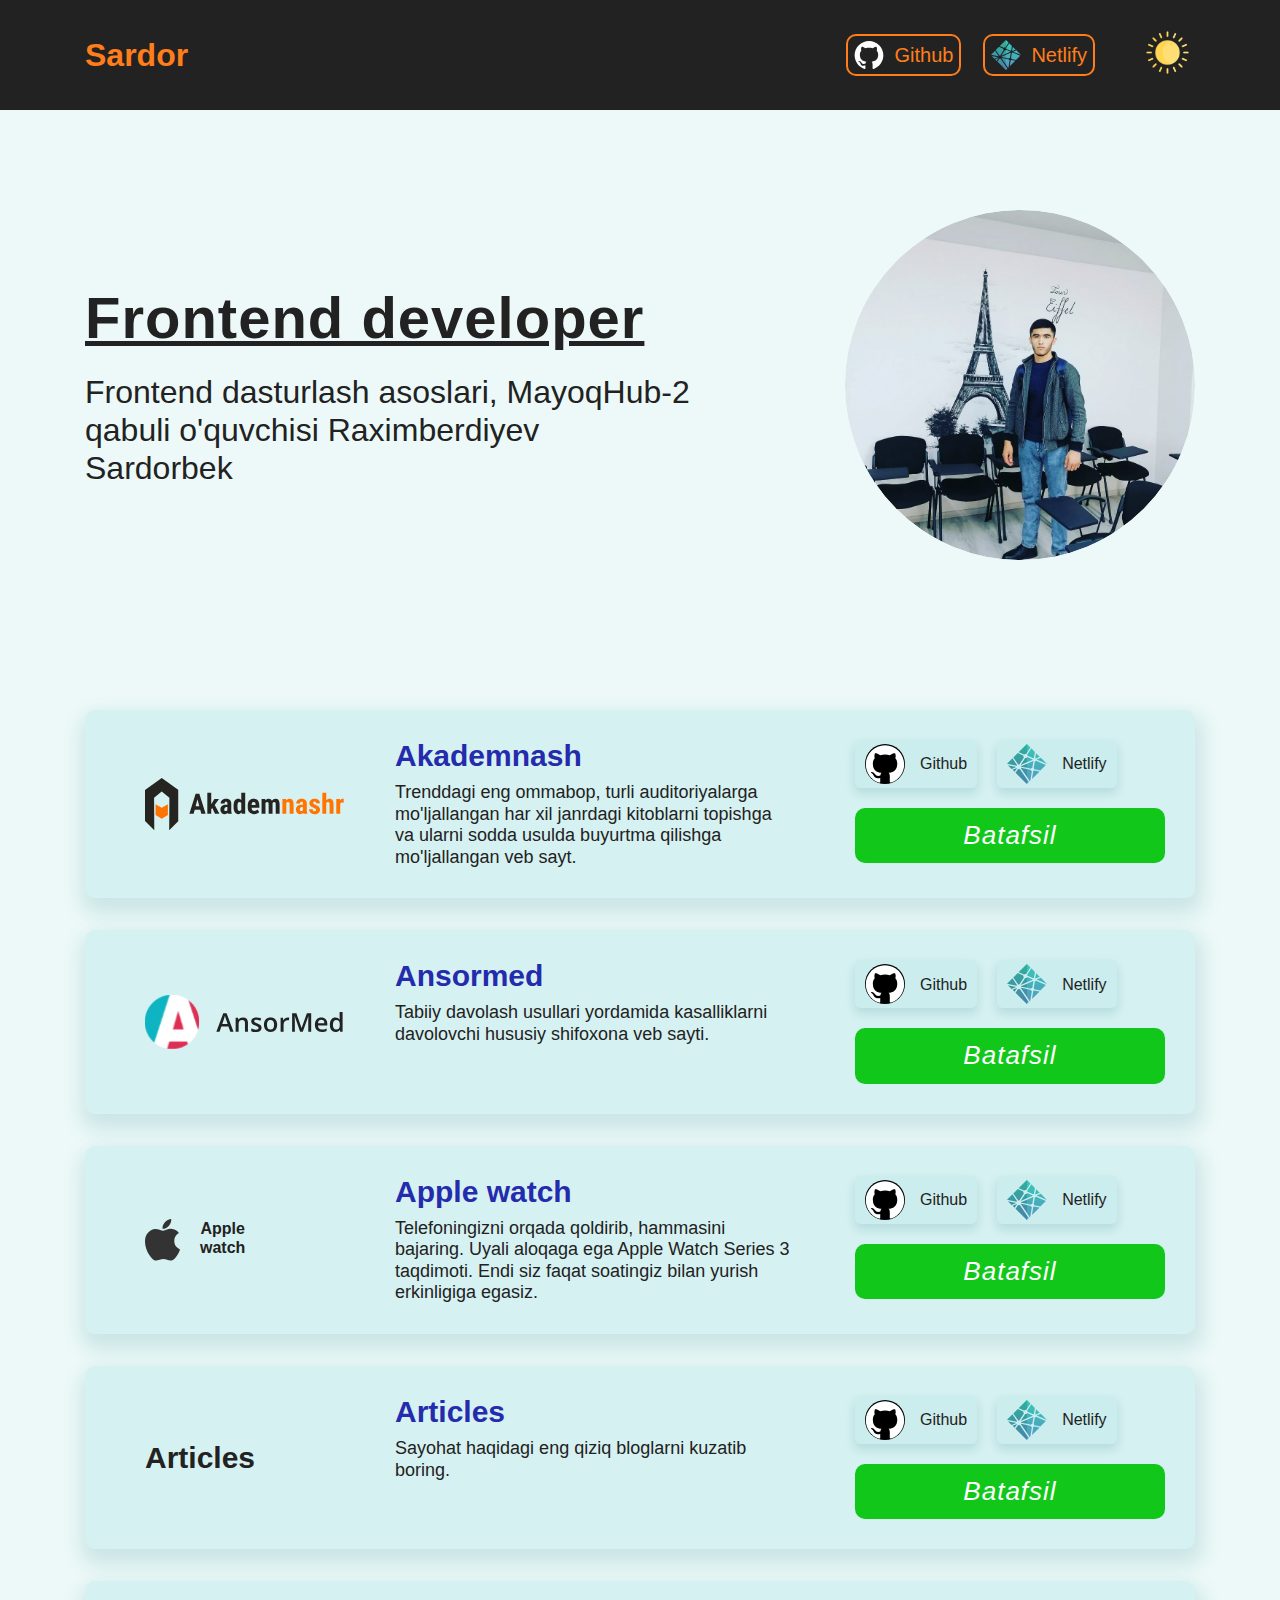
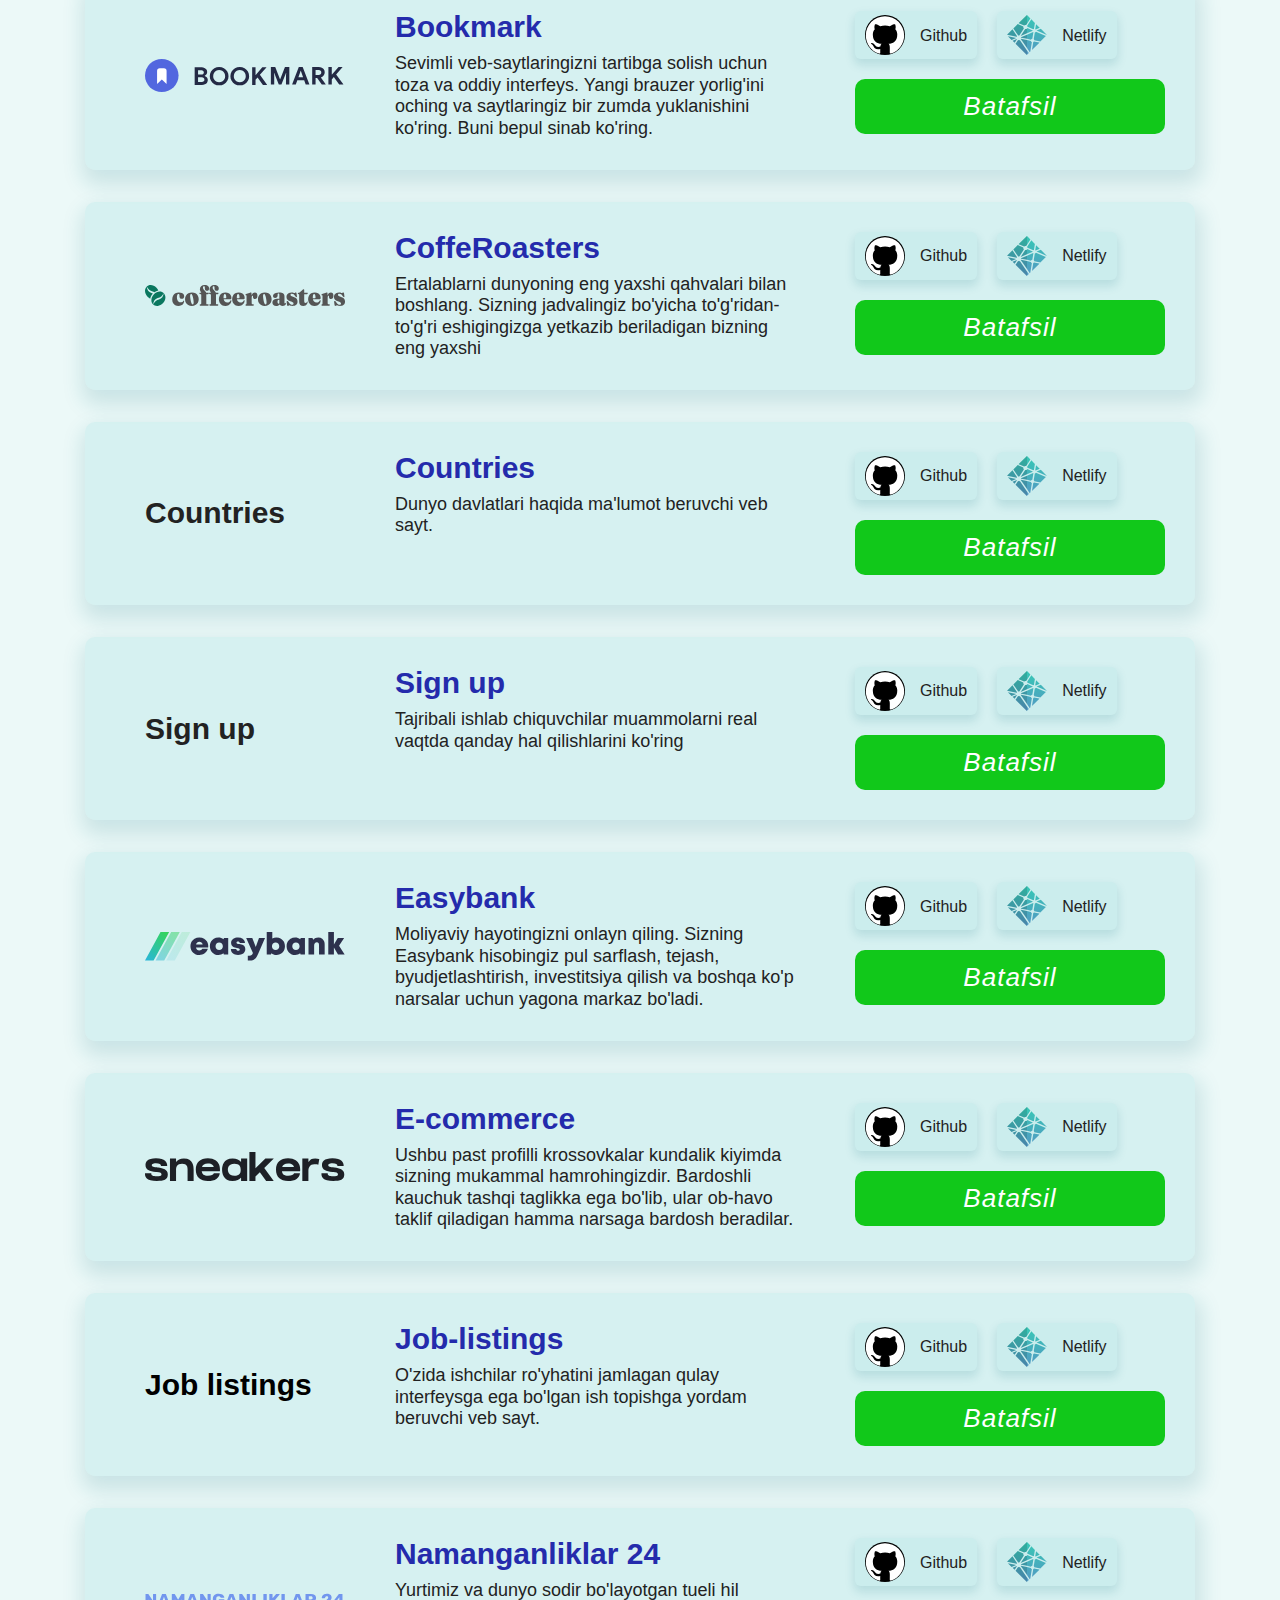
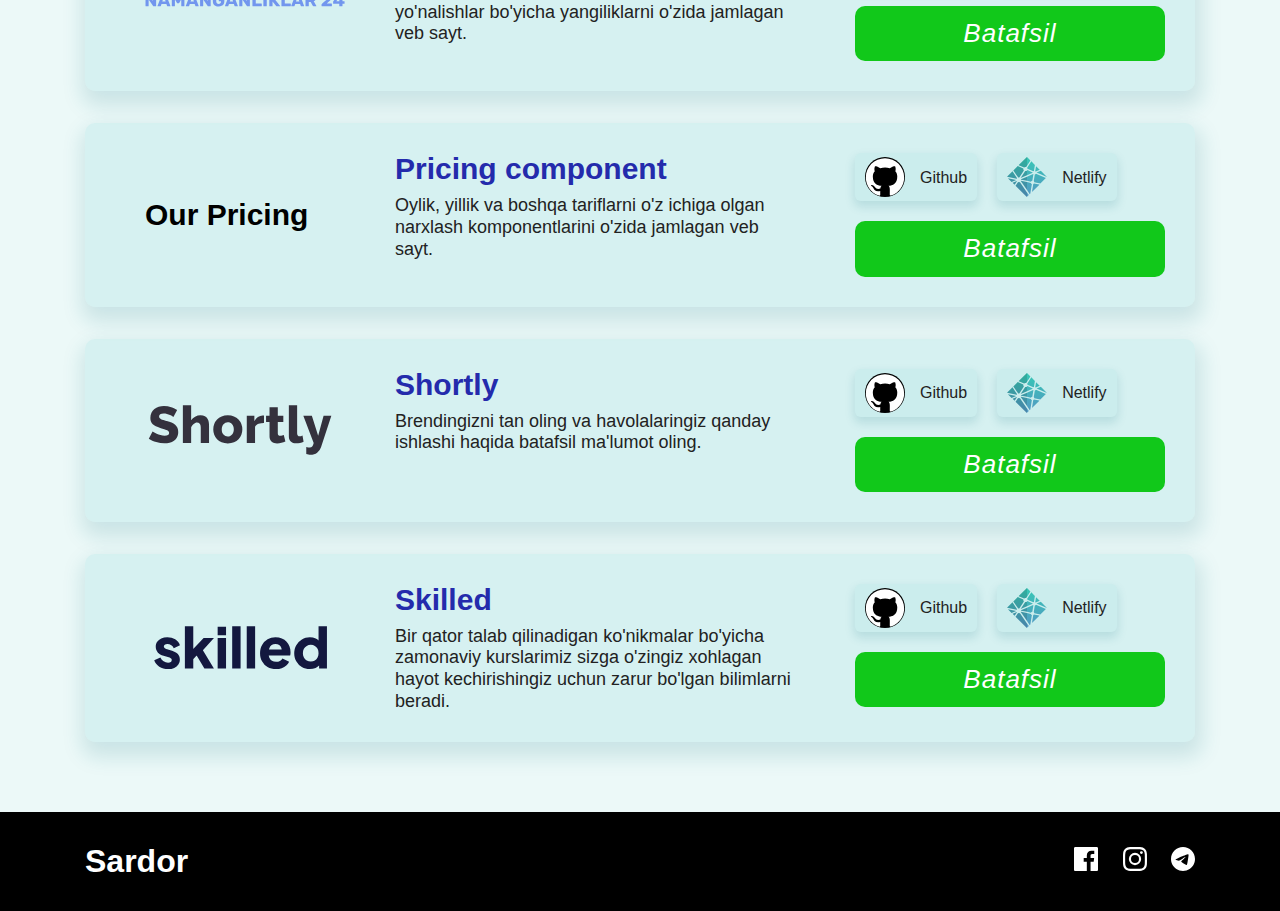
==== commit 20d53fa0: "Correction dark mode" ====
--- a/index.html
+++ b/index.html
@@ -34,11 +34,11 @@
               <input class="form__month visually-hidden" name="name" type="radio" required id="month-label">
               <input class="form__sun visually-hidden" name="name" type="radio" required id="sun-label">
               <div class="dark-more__cheked">
-                <label class="label-month" for="month-label">
+                <label class="label-sun chk" for="sun-label">
+                  <img class="label-sun-img" src="images/sun.png" alt="icon" width="45" height="45">
+                </label>
+                <label class="label-month chk" for="month-label">
                   <img class="label-month-img" src="images/month.svg" alt="icon" width="45" height="45">
-                </label>
-                <label class="label-sun" for="sun-label">
-                  <img class="label-sun-img" src="images/icons8-sun.svg" alt="icon">
                 </label>
               </div>
             </div>
--- a/css/style.css
+++ b/css/style.css
@@ -6,7 +6,7 @@
   --item-bg-color: rgba(191, 234, 233, .5);
 }
 
-.dark_more {
+.dark-mode {
   --text-color: #f2f2f2;
   --item-title-color: #fff;
   --btn-color: #fff;
@@ -195,8 +195,9 @@
   left: 0;
   width: 100%;
   height: 100%;
-  /* z-index: -3; */
-}
+  color: #fff;
+}
+
 .label-month {
   width: 100%;
   height: 100%;
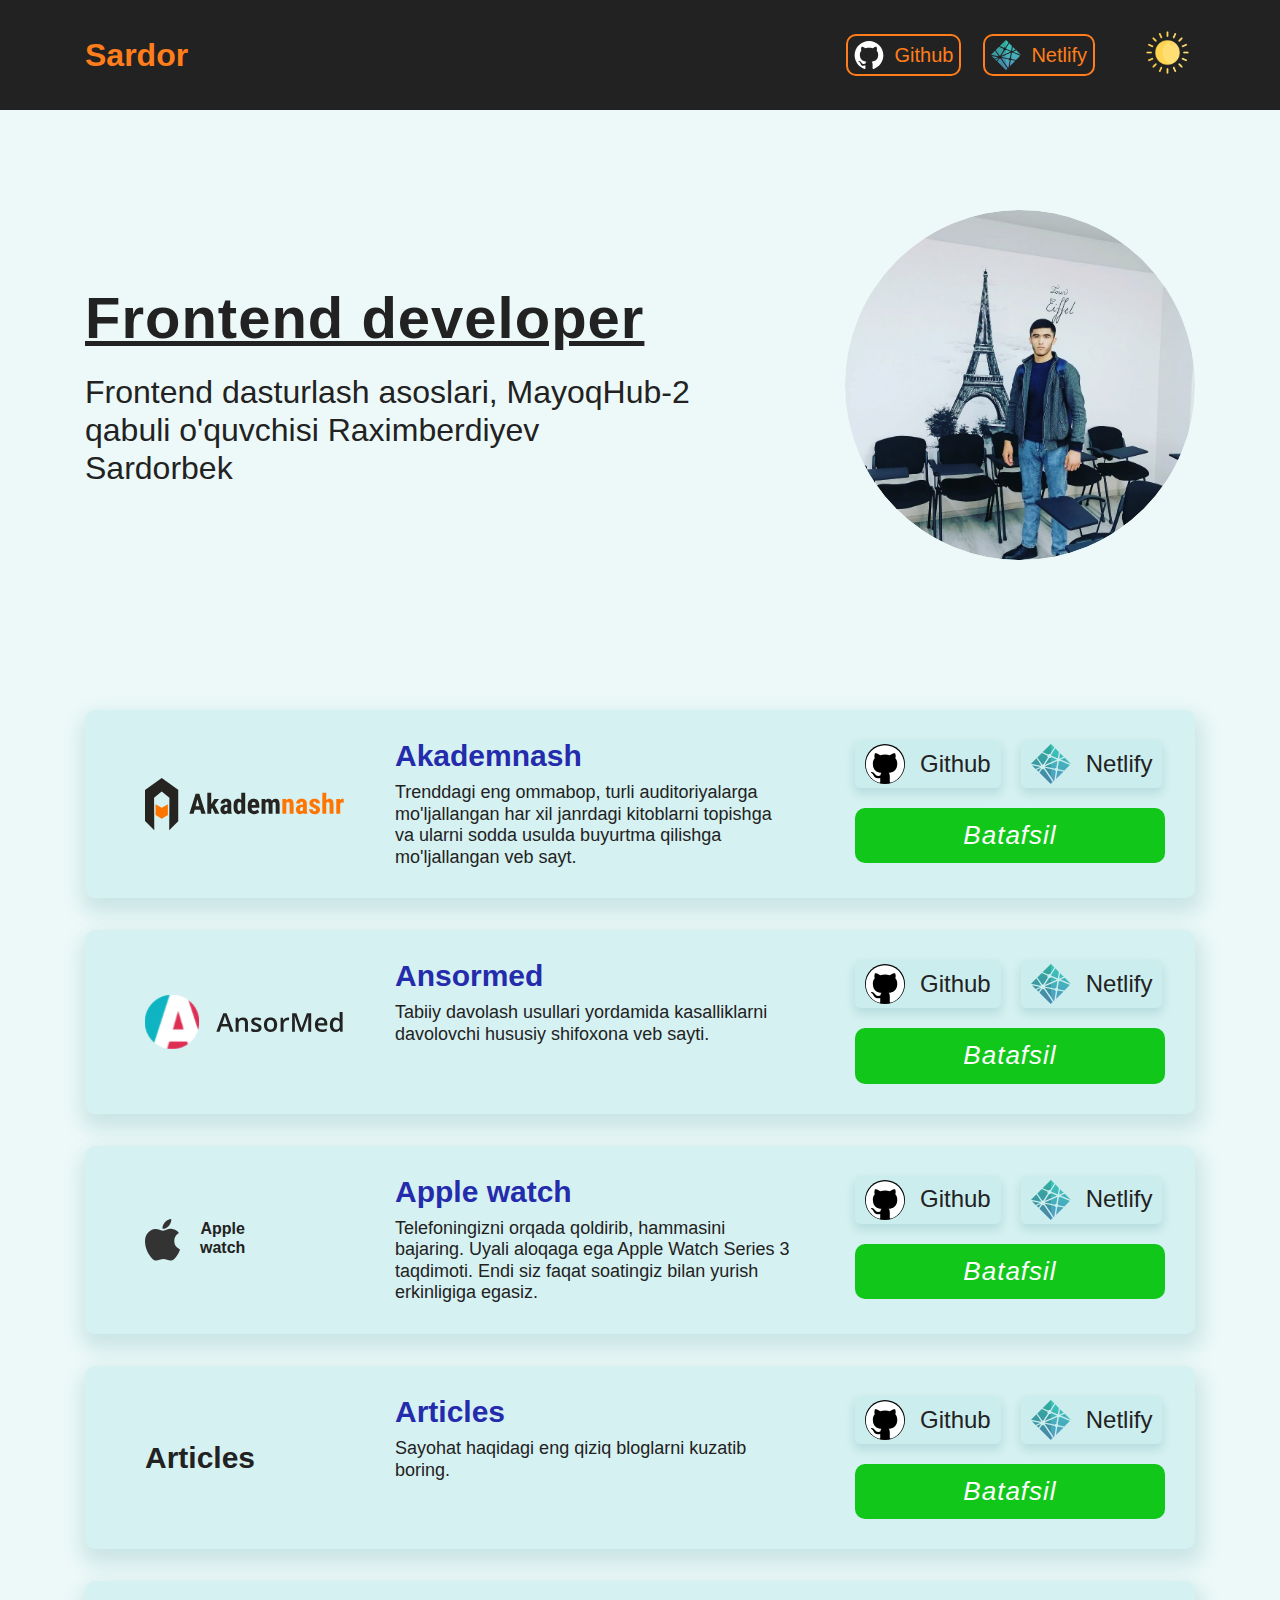
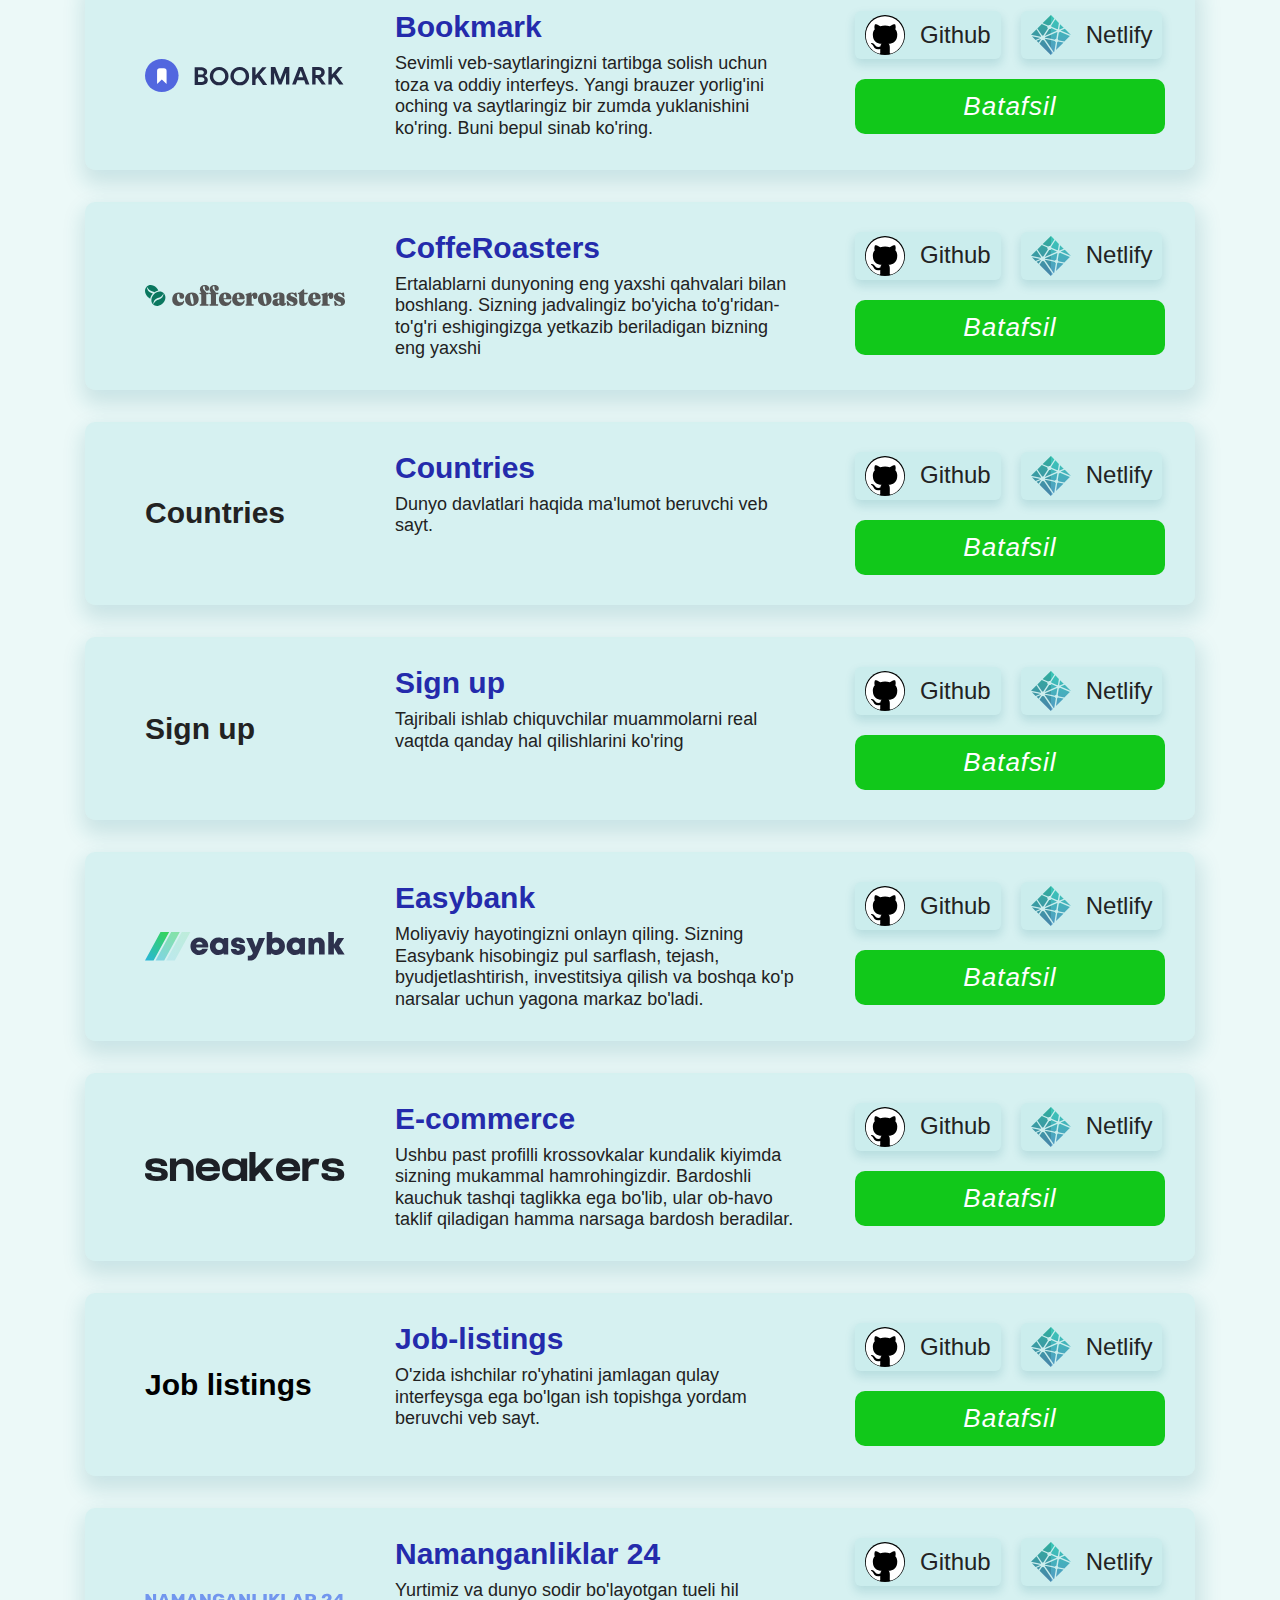
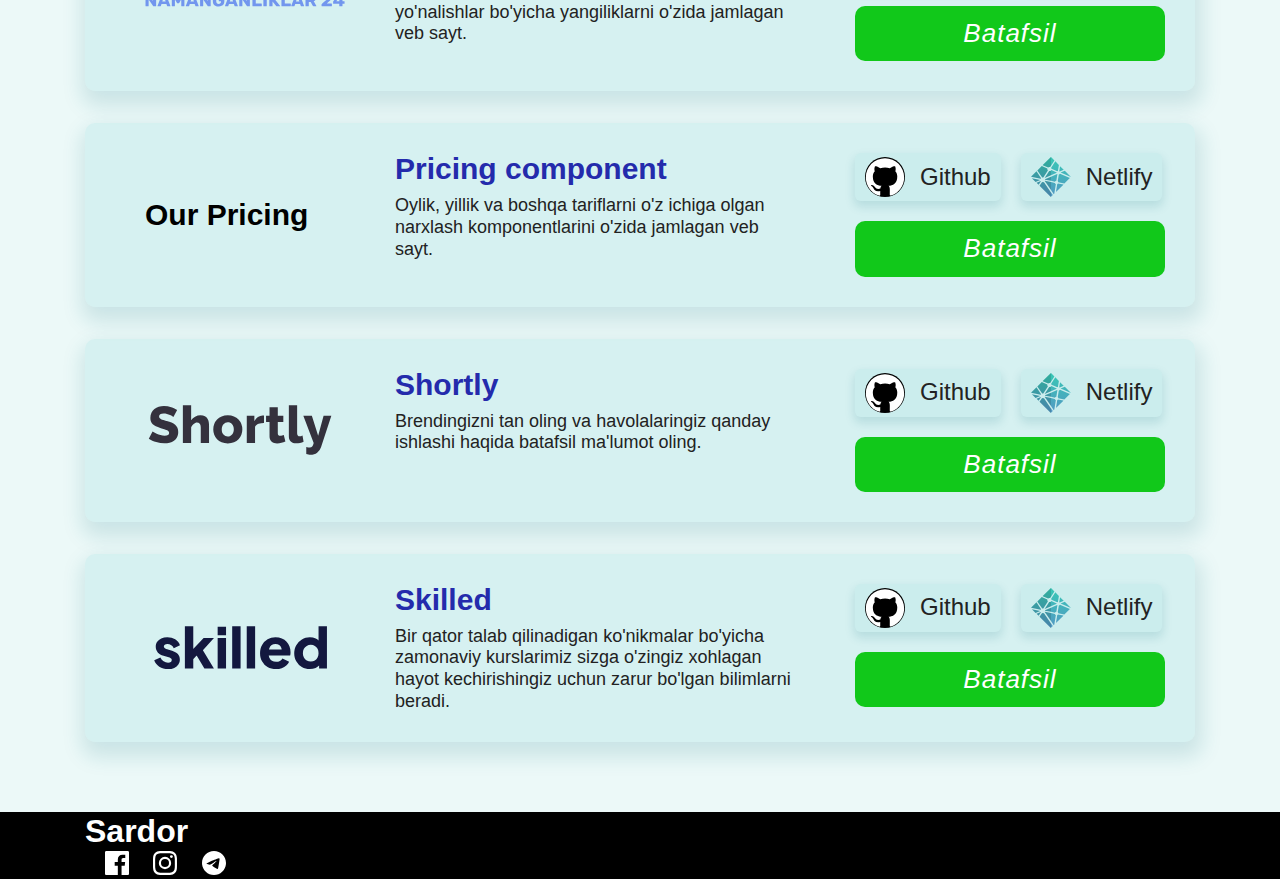
==== commit 48b46082: "Correction site" ====
--- a/index.html
+++ b/index.html
@@ -34,11 +34,11 @@
               <input class="form__month visually-hidden" name="name" type="radio" required id="month-label">
               <input class="form__sun visually-hidden" name="name" type="radio" required id="sun-label">
               <div class="dark-more__cheked">
+                <label class="label-month chk" for="month-label">
+                  <img class="label-month-img" src="images/month.svg" alt="icon" width="45" height="45">
+                </label>
                 <label class="label-sun chk" for="sun-label">
                   <img class="label-sun-img" src="images/sun.png" alt="icon" width="45" height="45">
-                </label>
-                <label class="label-month chk" for="month-label">
-                  <img class="label-month-img" src="images/month.svg" alt="icon" width="45" height="45">
                 </label>
               </div>
             </div>
@@ -475,7 +475,7 @@
 
     <!-- FOOOTER -->
     <footer class="site-footer">
-      <div class="site-footer__container container">
+      <div class="site-footer__cwontainer container">
         <a class="site-footer__logo-link logo-link" href="#">
           <h1 class="logotep">Sardor</h1>
         </a>
--- a/css/style.css
+++ b/css/style.css
@@ -374,6 +374,7 @@
   display: inline-flex;
   padding: 4px 10px;
   align-items: center;
+  font-size: 24px;
   border-radius: 6px;
   text-decoration: none;
   color: #222;
@@ -445,7 +446,7 @@
 }
 
 .site-footer__logo-link {
-  color: var(--white-color);
+  color: #fff;
 }
 
 .social-block__logo-link {
